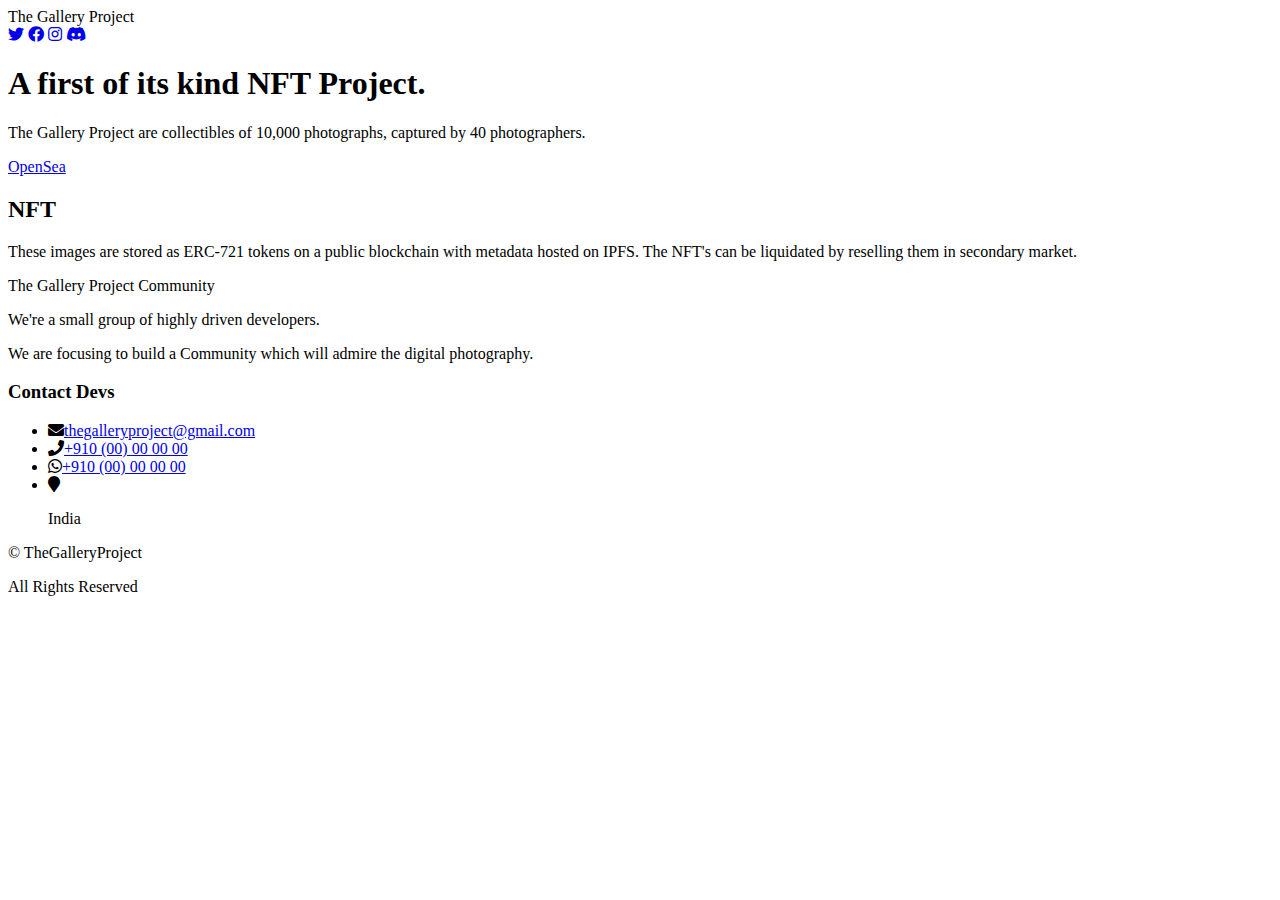
==== index.html @ 6779fb82 "typo fix" ====
<!DOCTYPE html>
<html lang="en">
<head>

    <!-- Basic Page Needs
    ================================================== -->
    <meta http-equiv="Content-Type" content="text/html; charset=utf-8">
    <meta http-equiv="X-UA-Compatible" content="IE=edge">

    <title>The Gallery Project</title>

    <meta name="description" content="">
    <meta name="author" content="">
    <meta name="keywords" content="">

    <!-- Mobile Specific Metas
    ================================================== -->
    <meta name="viewport" content="width=device-width, minimum-scale=1.0, maximum-scale=1.0">
    <meta name="apple-mobile-web-app-capable" content="yes">

    <!-- Fonts -->
    <link href="https://fonts.googleapis.com/css?family=Montserrat:300,300i,400,600,700" rel="stylesheet">
    <link rel="stylesheet" href="https://use.fontawesome.com/releases/v5.8.1/css/all.css">

    <!-- Favicon
    ================================================== -->
    <link rel="apple-touch-icon" sizes="180x180" href="assets/img/apple-touch-icon.png">
    <link rel="icon" type="image/png" sizes="16x16" href="assets/img/favicon.png">

    <!-- Stylesheets
    ================================================== -->
    <!-- Bootstrap core CSS -->
    <link href="assets/css/bootstrap.min.css" rel="stylesheet">

    <!-- Custom styles for this template -->
    <link href="assets/css/style.css" rel="stylesheet">
    <link href="assets/css/responsive.css" rel="stylesheet">

    <!-- HTML5 shim and Respond.js IE8 support of HTML5 elements and media queries -->
    <!--[if lt IE 9]>
    <script src="https://oss.maxcdn.com/libs/html5shiv/3.7.0/html5shiv.js"></script>
    <script src="https://oss.maxcdn.com/libs/respond.js/1.4.2/respond.min.js"></script>
    <![endif]-->

</head>
<body>

    <header id="masthead" class="site-header">
        <nav id="primary-navigation" class="site-navigation">
            <div class="container">

                <div class="navbar-header">
                   
                    <a class="site-title"><span>The </span>Gallery Project</a>

                </div><!-- /.navbar-header -->

                <div class="nav navbar-nav navbar-right">
                    <div class="social-links">
                        <a class="twitter-bg" href="#"><i class="fab fa-twitter"></i></a>
                        <a class="facebook-bg" href="#"><i class="fab fa-facebook"></i></a>
                        <a class="instagram" href="#"><i class="fab fa-instagram"></i></a>
                        <a class="discord-bg" href="#"><i class="fab fa-discord"></i></a>
                    </div><!-- /.social-links -->
                </div>

                <!-- <div class="collapse navbar-collapse" id="agency-navbar-collapse">

                    <ul class="nav navbar-nav navbar-right">

                        <li class="active"><a href="index.html" data-toggle="dropdown">Home</a></li>
                        <li class="dropdown"><a href="#" class="dropdown-toggle" data-toggle="dropdown">Pages<i class="fa fa-caret-down hidden-xs" aria-hidden="true"></i></a>

                            <ul class="dropdown-menu" role="menu" aria-labelledby="menu1">
                              <li><a href="portfolio.html">Portfolio</a></li>
                              <li><a href="blog.html">Blog</a></li>
                            </ul>

                        </li>
                        <li><a href="portfolio.html">Portfolio</a></li>
                        <li><a href="blog.html">Blog</a></li>
                        <li><a href="contact.html">Contact</a></li>
                        <li><a href="ui-elements.html">UI Elements</a></li>

                    </ul>

                </div> -->

            </div>   
        </nav><!-- /.site-navigation -->
    </header><!-- /#mastheaed -->

    <div id="hero" class="hero overlay">
        <div class="hero-content">
            <div class="hero-text">
                <h1>A first of its kind NFT Project.</h1>
                <p>The Gallery Project are collectibles of 10,000 photographs, captured by 40 photographers.</p>
                <a href="#" class="btn btn-border">OpenSea</a>
            </div><!-- /.hero-text -->
        </div><!-- /.hero-content -->
    </div><!-- /.hero -->

    <main id="main" class="site-main">

        <section class="site-section section-features">
            <div class="container">
                <div class="row">
                    <div class="col-sm-5">
                        <h2>NFT</h2>
                        <p>These images are stored as ERC-721 tokens on a public blockchain with metadata hosted on IPFS. The NFT's can be liquidated by reselling them in secondary market.</p>
                    </div>
                    <div class="col-sm-7 hidden-xs">
                        <!-- <img src="assets/img/ipad-pro.png" alt=""> -->
                    </div>
                </div>
            </div>
        </section><!-- /.section-features -->

    </main><!-- /#main -->

    <footer id="colophon" class="site-footer">
        <div class="container">
            <div class="row">
                <div class="col-md-3 col-sm-4 col-xs-6">
                    <a class="site-title">The Gallery Project <span>Community</span></a>
                    <p>We're a small group of highly driven developers.</p>
                    <p>We are focusing to build a Community which will admire the digital photography.</p>
                </div>
                <div class="col-lg-offset-4 col-md-3 col-sm-4 col-md-offset-2 col-sm-offset-0 col-xs-6 ">
                    <h3>Contact Devs</h3>
                    <ul class="list-unstyled contact-links">
                        <li><i class="fa fa-envelope" aria-hidden="true"></i><a href="mail:thegalleryproject@gmail.com">thegalleryproject@gmail.com</a></li>
                        <li><i class="fa fa-phone" aria-hidden="true"></i><a href="tel:+91000000000">+910 (00) 00 00 00 </a></li>
                        <li><i class="fab fa-whatsapp" aria-hidden="true"></i><a href="tel:+91000000000">+910 (00) 00 00 00</a></li>
                        <li><i class="fa fa-map-marker" aria-hidden="true"></i><p>India</p></li>
                    </ul>
                </div>
            </div>
        </div>
        <div class="copyright">
            <div class="container">
                <div class="row">
                    
                    <div class="col-xs-4">
                        <div class="text-right">
                            <p>&copy; TheGalleryProject</p>
                            <p>All Rights Reserved</p>
                        </div>
                    </div>
                </div>
            </div>
        </div><!-- /.copyright -->
    </footer><!-- /#footer -->


    <!-- Bootstrap core JavaScript
    ================================================== -->
    <!-- Placed at the end of the document so the pages load faster -->
    <script src="https://ajax.googleapis.com/ajax/libs/jquery/3.1.1/jquery.min.js"></script>
    <script src="assets/js/bootstrap.min.js"></script>
    <script src="assets/js/bootstrap-select.min.js"></script>
    <script src="assets/js/jquery.slicknav.min.js"></script>
    <script src="assets/js/jquery.countTo.min.js"></script>
    <script src="assets/js/jquery.shuffle.min.js"></script>
    <script src="assets/js/script.js"></script>
  
</body>
</html>
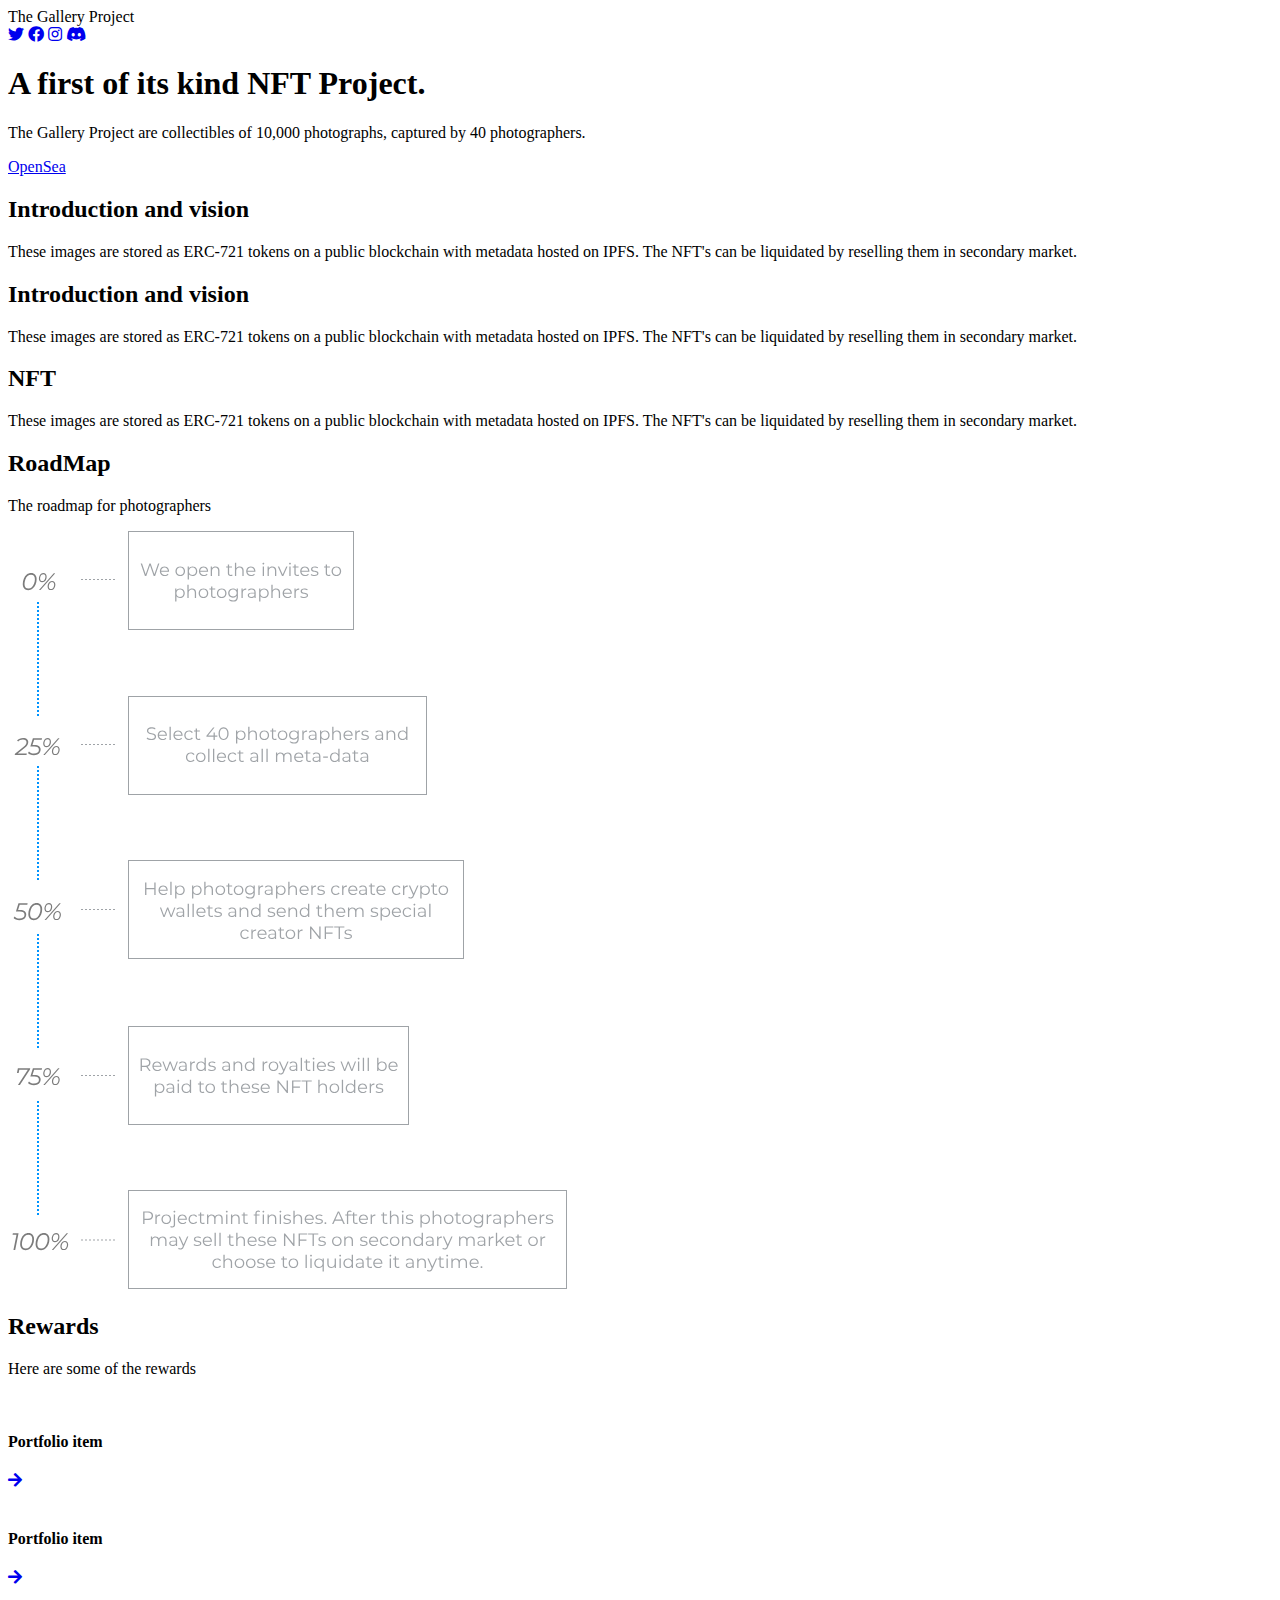
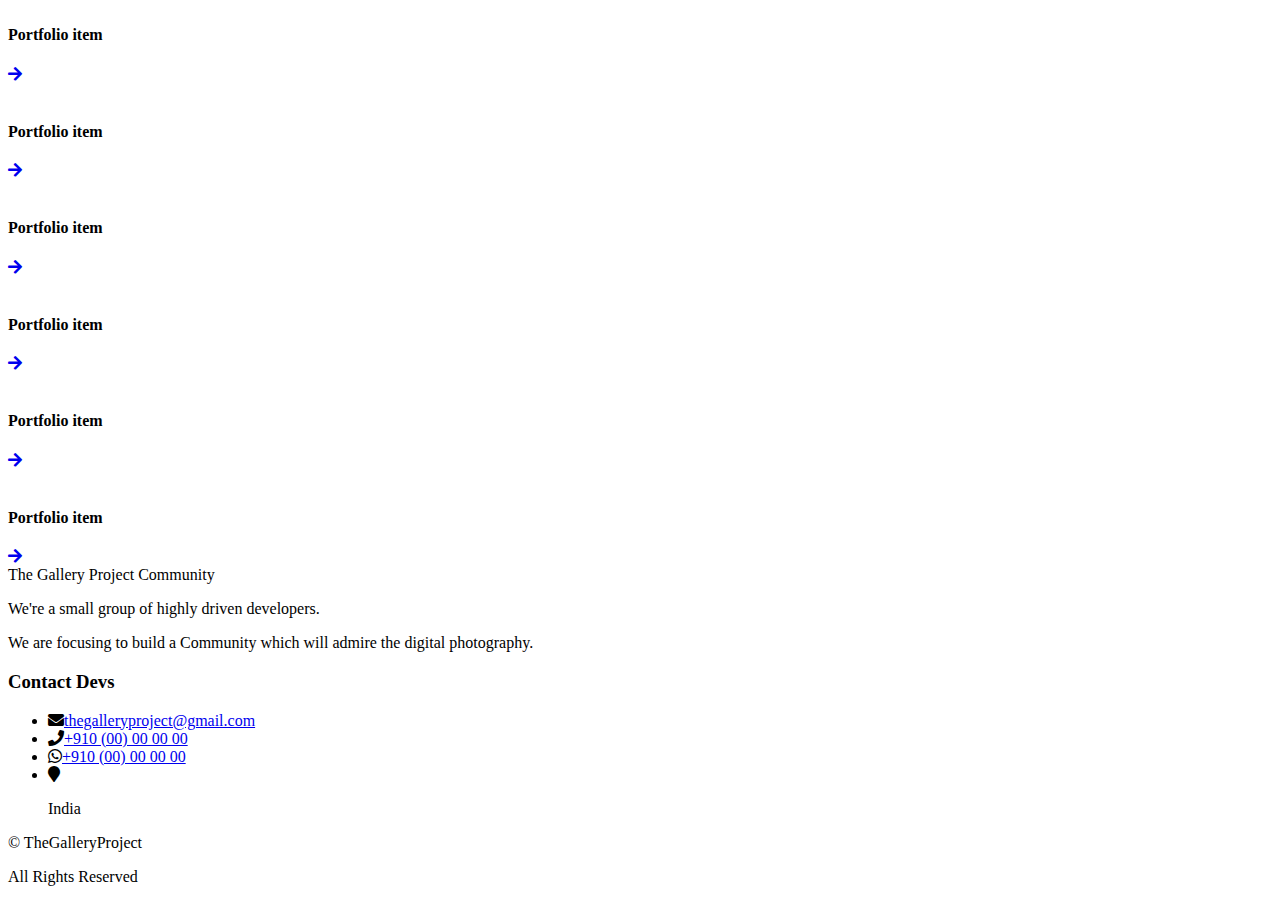
==== commit db56a64b: "added road map and reward list" ====
--- a/index.html
+++ b/index.html
@@ -1,5 +1,6 @@
 <!DOCTYPE html>
 <html lang="en">
+
 <head>
 
     <!-- Basic Page Needs
@@ -43,6 +44,7 @@
     <![endif]-->
 
 </head>
+
 <body>
 
     <header id="masthead" class="site-header">
@@ -50,7 +52,7 @@
             <div class="container">
 
                 <div class="navbar-header">
-                   
+
                     <a class="site-title"><span>The </span>Gallery Project</a>
 
                 </div><!-- /.navbar-header -->
@@ -86,7 +88,7 @@
 
                 </div> -->
 
-            </div>   
+            </div>
         </nav><!-- /.site-navigation -->
     </header><!-- /#mastheaed -->
 
@@ -105,17 +107,124 @@
         <section class="site-section section-features">
             <div class="container">
                 <div class="row">
+                    <div class="col-sm-7 hidden-xs">
+                        <!-- <img src="assets/img/ipad-pro.png" alt=""> -->
+                    </div>
+                    <div class="col-sm-5">
+                        <h2>Introduction and vision</h2>
+                        <p>These images are stored as ERC-721 tokens on a public blockchain with metadata hosted on
+                            IPFS. The NFT's can be liquidated by reselling them in secondary market.</p>
+                    </div>
+                </div>
+            </div>
+        </section><!-- /.section-features -->
+
+        <section class="site-section section-features">
+            <div class="container">
+                <div class="row">
+                    <div class="col-sm-5">
+                        <h2>Introduction and vision</h2>
+                        <p>These images are stored as ERC-721 tokens on a public blockchain with metadata hosted on
+                            IPFS. The NFT's can be liquidated by reselling them in secondary market.</p>
+                    </div>
+                    <div class="col-sm-7 hidden-xs">
+                        <!-- <img src="assets/img/ipad-pro.png" alt=""> -->
+                    </div>
+                </div>
+            </div>
+        </section><!-- /.section-features -->
+
+        <section class="site-section section-features">
+            <div class="container">
+                <div class="row">
+                    <div class="col-sm-7 hidden-xs">
+                        <!-- <img src="assets/img/ipad-pro.png" alt=""> -->
+                    </div>
                     <div class="col-sm-5">
                         <h2>NFT</h2>
-                        <p>These images are stored as ERC-721 tokens on a public blockchain with metadata hosted on IPFS. The NFT's can be liquidated by reselling them in secondary market.</p>
-                    </div>
-                    <div class="col-sm-7 hidden-xs">
-                        <!-- <img src="assets/img/ipad-pro.png" alt=""> -->
+                        <p>These images are stored as ERC-721 tokens on a public blockchain with metadata hosted on
+                            IPFS. The NFT's can be liquidated by reselling them in secondary market.</p>
                     </div>
                 </div>
             </div>
         </section><!-- /.section-features -->
 
+
+        <section class="site-section section-services gray-bg text-center">
+            <div class="container">
+                <h2 class="heading-separator">RoadMap</h2>
+                <p class="subheading-text">The roadmap for photographers</p>
+                <img style="max-width: 100%;" src="road-map.svg" alt="Project road map">
+            </div>
+            </div>
+        </section><!-- /.section-services -->
+
+        <section class="site-section section-portfolio">
+            <div class="container">
+                <div class="text-center">
+                    <h2 class="heading-separator">Rewards</h2>
+                    <p class="subheading-text">Here are some of the rewards</p>
+                </div>
+                <div class="row">
+                    <div class="col-lg-3 col-md-4 col-xs-6">
+                        <div class="portfolio-item">
+                            <img src="assets/img/portfolio-1.jpg" class="img-res" alt="">
+                            <h4 class="portfolio-item-title">Portfolio item</h4>
+                            <a href="portfolio-item.html"><i class="fa fa-arrow-right" aria-hidden="true"></i></a>
+                        </div><!-- /.portfolio-item -->
+                    </div>
+                    <div class="col-lg-3 col-md-4 col-xs-6">
+                        <div class="portfolio-item">
+                            <img src="assets/img/portfolio-1.jpg" class="img-res" alt="">
+                            <h4 class="portfolio-item-title">Portfolio item</h4>
+                            <a href="portfolio-item.html"><i class="fa fa-arrow-right" aria-hidden="true"></i></a>
+                        </div><!-- /.portfolio-item -->
+                    </div>
+                    <div class="col-lg-3 col-md-4 col-xs-6">
+                        <div class="portfolio-item">
+                            <img src="assets/img/portfolio-1.jpg" class="img-res" alt="">
+                            <h4 class="portfolio-item-title">Portfolio item</h4>
+                            <a href="portfolio-item.html"><i class="fa fa-arrow-right" aria-hidden="true"></i></a>
+                        </div><!-- /.portfolio-item -->
+                    </div>
+                    <div class="col-lg-3 col-md-4 col-xs-6">
+                        <div class="portfolio-item">
+                            <img src="assets/img/portfolio-1.jpg" class="img-res" alt="">
+                            <h4 class="portfolio-item-title">Portfolio item</h4>
+                            <a href="portfolio-item.html"><i class="fa fa-arrow-right" aria-hidden="true"></i></a>
+                        </div><!-- /.portfolio-item -->
+                    </div>
+                    <div class="col-lg-3 col-md-4 col-xs-6">
+                        <div class="portfolio-item">
+                            <img src="assets/img/portfolio-1.jpg" class="img-res" alt="">
+                            <h4 class="portfolio-item-title">Portfolio item</h4>
+                            <a href="portfolio-item.html"><i class="fa fa-arrow-right" aria-hidden="true"></i></a>
+                        </div><!-- /.portfolio-item -->
+                    </div>
+                    <div class="col-lg-3 col-md-4 col-xs-6">
+                        <div class="portfolio-item">
+                            <img src="assets/img/portfolio-1.jpg" class="img-res" alt="">
+                            <h4 class="portfolio-item-title">Portfolio item</h4>
+                            <a href="portfolio-item.html"><i class="fa fa-arrow-right" aria-hidden="true"></i></a>
+                        </div><!-- /.portfolio-item -->
+                    </div>
+                    <div class="col-lg-3 col-md-4 col-xs-6">
+                        <div class="portfolio-item">
+                            <img src="assets/img/portfolio-1.jpg" class="img-res" alt="">
+                            <h4 class="portfolio-item-title">Portfolio item</h4>
+                            <a href="portfolio-item.html"><i class="fa fa-arrow-right" aria-hidden="true"></i></a>
+                        </div><!-- /.portfolio-item -->
+                    </div>
+                    <div class="col-lg-3 col-md-4 col-xs-6">
+                        <div class="portfolio-item">
+                            <img src="assets/img/portfolio-1.jpg" class="img-res" alt="">
+                            <h4 class="portfolio-item-title">Portfolio item</h4>
+                            <a href="portfolio-item.html"><i class="fa fa-arrow-right" aria-hidden="true"></i></a>
+                        </div><!-- /.portfolio-item -->
+                    </div>
+                </div>
+            </div>
+        </section><!-- /.section-portfolio -->
     </main><!-- /#main -->
 
     <footer id="colophon" class="site-footer">
@@ -129,10 +238,15 @@
                 <div class="col-lg-offset-4 col-md-3 col-sm-4 col-md-offset-2 col-sm-offset-0 col-xs-6 ">
                     <h3>Contact Devs</h3>
                     <ul class="list-unstyled contact-links">
-                        <li><i class="fa fa-envelope" aria-hidden="true"></i><a href="mail:thegalleryproject@gmail.com">thegalleryproject@gmail.com</a></li>
-                        <li><i class="fa fa-phone" aria-hidden="true"></i><a href="tel:+91000000000">+910 (00) 00 00 00 </a></li>
-                        <li><i class="fab fa-whatsapp" aria-hidden="true"></i><a href="tel:+91000000000">+910 (00) 00 00 00</a></li>
-                        <li><i class="fa fa-map-marker" aria-hidden="true"></i><p>India</p></li>
+                        <li><i class="fa fa-envelope" aria-hidden="true"></i><a
+                                href="mail:thegalleryproject@gmail.com">thegalleryproject@gmail.com</a></li>
+                        <li><i class="fa fa-phone" aria-hidden="true"></i><a href="tel:+91000000000">+910 (00) 00 00 00
+                            </a></li>
+                        <li><i class="fab fa-whatsapp" aria-hidden="true"></i><a href="tel:+91000000000">+910 (00) 00 00
+                                00</a></li>
+                        <li><i class="fa fa-map-marker" aria-hidden="true"></i>
+                            <p>India</p>
+                        </li>
                     </ul>
                 </div>
             </div>
@@ -140,7 +254,7 @@
         <div class="copyright">
             <div class="container">
                 <div class="row">
-                    
+
                     <div class="col-xs-4">
                         <div class="text-right">
                             <p>&copy; TheGalleryProject</p>
@@ -163,6 +277,7 @@
     <script src="assets/js/jquery.countTo.min.js"></script>
     <script src="assets/js/jquery.shuffle.min.js"></script>
     <script src="assets/js/script.js"></script>
-  
+
 </body>
+
 </html>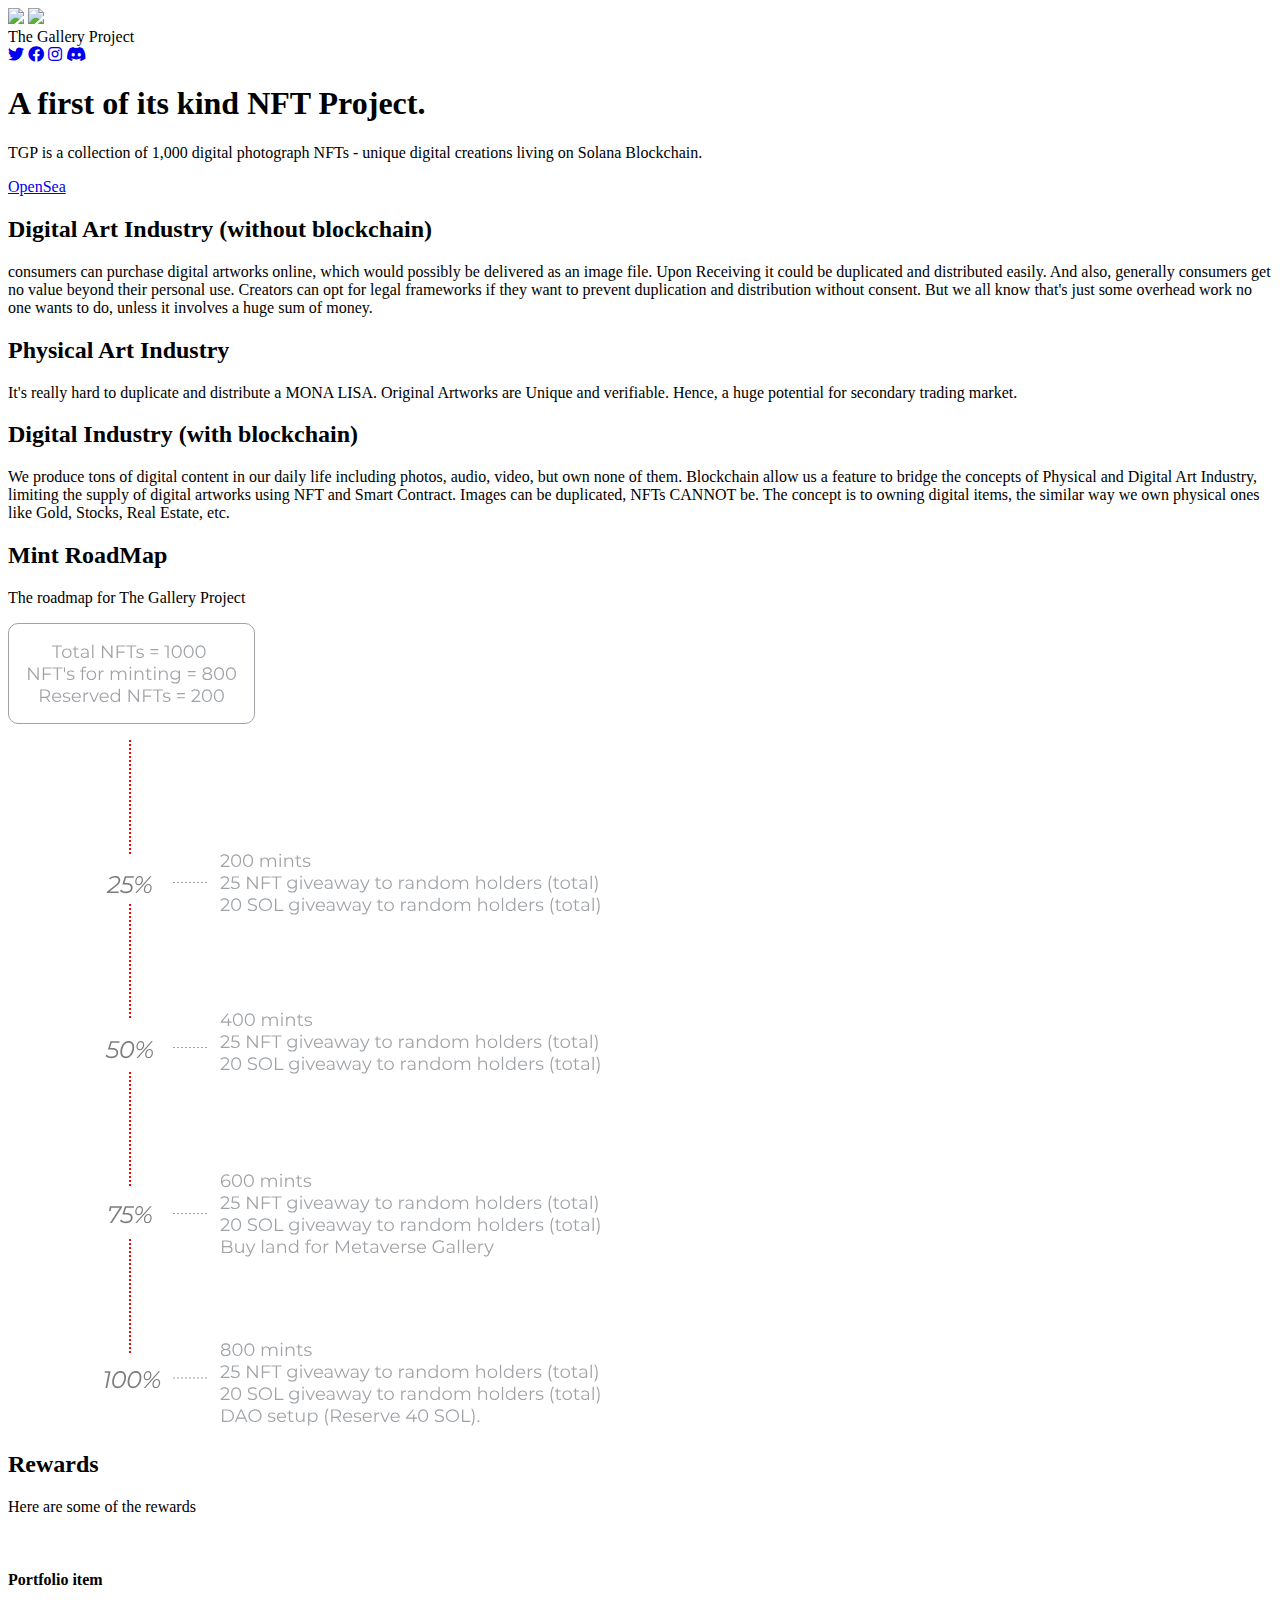
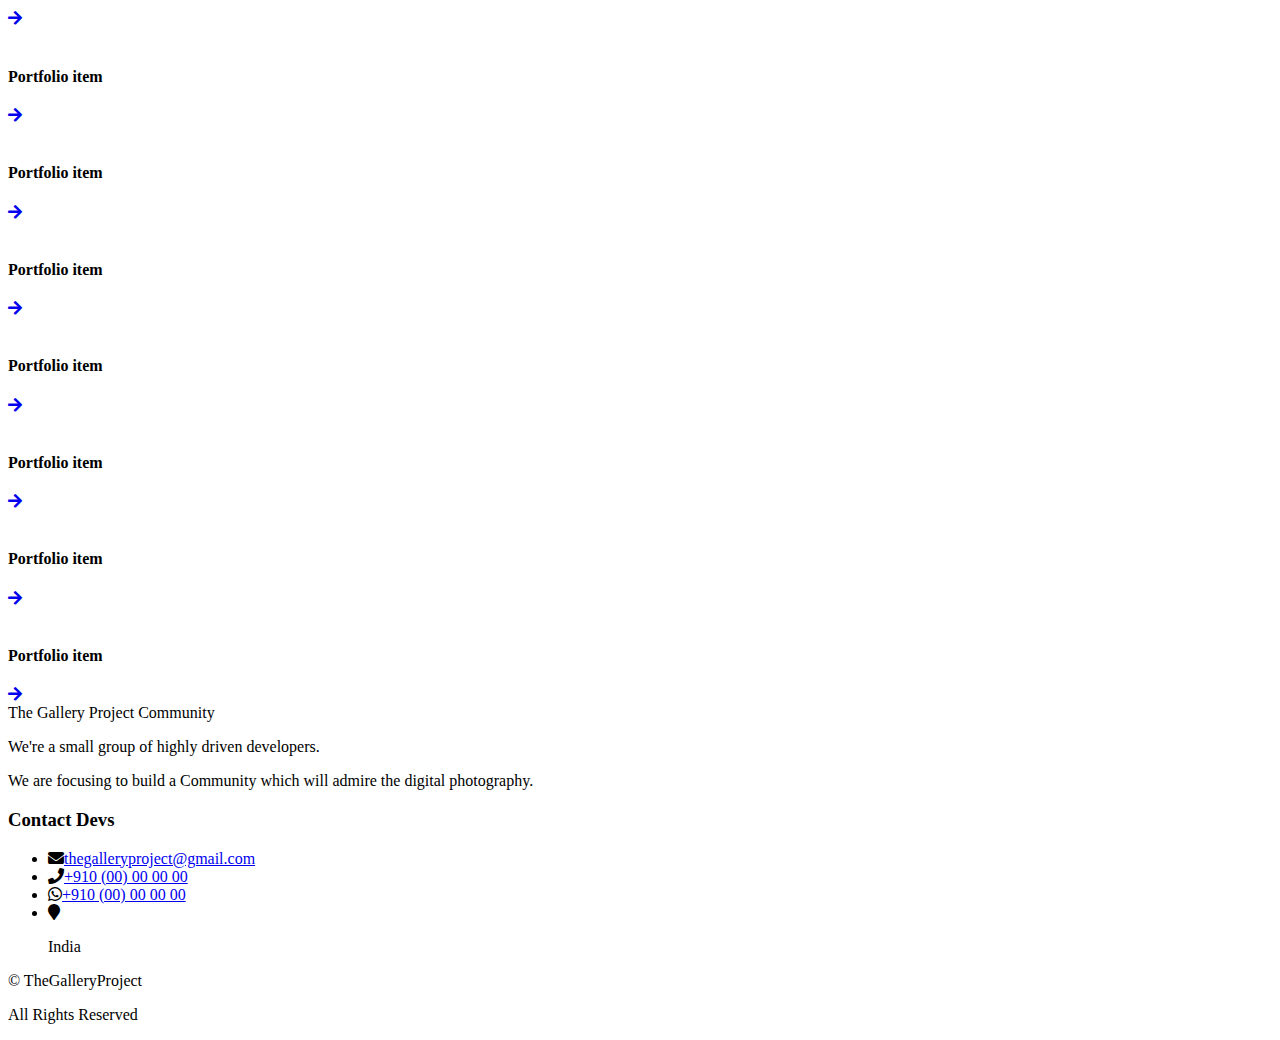
==== commit ca2d2052: "new road map" ====
--- a/index.html
+++ b/index.html
@@ -46,226 +46,212 @@
 </head>
 
 <body>
-
-    <header id="masthead" class="site-header">
-        <nav id="primary-navigation" class="site-navigation">
-            <div class="container">
-
-                <div class="navbar-header">
-
-                    <a class="site-title"><span>The </span>Gallery Project</a>
-
-                </div><!-- /.navbar-header -->
-
-                <div class="nav navbar-nav navbar-right">
-                    <div class="social-links">
-                        <a class="twitter-bg" href="#"><i class="fab fa-twitter"></i></a>
-                        <a class="facebook-bg" href="#"><i class="fab fa-facebook"></i></a>
-                        <a class="instagram" href="#"><i class="fab fa-instagram"></i></a>
-                        <a class="discord-bg" href="#"><i class="fab fa-discord"></i></a>
-                    </div><!-- /.social-links -->
-                </div>
-
-                <!-- <div class="collapse navbar-collapse" id="agency-navbar-collapse">
-
-                    <ul class="nav navbar-nav navbar-right">
-
-                        <li class="active"><a href="index.html" data-toggle="dropdown">Home</a></li>
-                        <li class="dropdown"><a href="#" class="dropdown-toggle" data-toggle="dropdown">Pages<i class="fa fa-caret-down hidden-xs" aria-hidden="true"></i></a>
-
-                            <ul class="dropdown-menu" role="menu" aria-labelledby="menu1">
-                              <li><a href="portfolio.html">Portfolio</a></li>
-                              <li><a href="blog.html">Blog</a></li>
-                            </ul>
-
-                        </li>
-                        <li><a href="portfolio.html">Portfolio</a></li>
-                        <li><a href="blog.html">Blog</a></li>
-                        <li><a href="contact.html">Contact</a></li>
-                        <li><a href="ui-elements.html">UI Elements</a></li>
-
-                    </ul>
-
-                </div> -->
-
+    <div class="wrapper">
+        <header>
+            <img src="assets/img/hero.jpg" class="background">
+            <img src="assets/img/cliff1.png" class="foreground">
+            <!-- <div class="foreground">   
+                <div class="transition"></div>
+            </div> -->
+            <div class="landing-info">
+                <div class="container">
+                    <div class="navbar-header">
+                        <a class="site-title"><span>The </span>Gallery Project</a>
+                    </div>
+
+                    <div class="nav navbar-nav navbar-right">
+                        <div class="social-links">
+                            <a class="twitter-bg" href="#"><i class="fab fa-twitter"></i></a>
+                            <a class="facebook-bg" href="#"><i class="fab fa-facebook"></i></a>
+                            <a class="instagram" href="#"><i class="fab fa-instagram"></i></a>
+                            <a class="discord-bg" href="#"><i class="fab fa-discord"></i></a>
+                        </div>
+                    </div>
+                </div>
+                <div id="hero" class="hero">
+                    <div class="hero-content">
+                        <div class="hero-text">
+                            <h1>A first of its kind NFT Project.</h1>
+                            <p>TGP is a collection of 1,000 digital photograph NFTs - unique digital creations living on Solana Blockchain.
+                            </p>
+                            <a href="#" class="btn btn-border">OpenSea</a>
+                        </div>
+                    </div>
+                </div>
             </div>
-        </nav><!-- /.site-navigation -->
-    </header><!-- /#mastheaed -->
-
-    <div id="hero" class="hero overlay">
-        <div class="hero-content">
-            <div class="hero-text">
-                <h1>A first of its kind NFT Project.</h1>
-                <p>The Gallery Project are collectibles of 10,000 photographs, captured by 40 photographers.</p>
-                <a href="#" class="btn btn-border">OpenSea</a>
-            </div><!-- /.hero-text -->
-        </div><!-- /.hero-content -->
-    </div><!-- /.hero -->
-
-    <main id="main" class="site-main">
-
-        <section class="site-section section-features">
+        </header>
+        <div class="transition"></div>
+        <main id="main" class="site-main">
+
+            <section class="site-section section-features">
+                <div class="container">
+                    <div class="row">
+                        <div class="col-sm-7 hidden-xs">
+                            <!-- <img src="assets/img/placeholder.png" alt="intro"> -->
+                        </div>
+                        <div class="col-sm-5">
+                            <h2>Digital Art Industry (without blockchain)</h2>
+                            <p>consumers can purchase digital artworks online, which would possibly be delivered as an image file.
+                                Upon Receiving it could be duplicated and distributed easily.
+                                And also, generally consumers get no value beyond their personal use.
+                                Creators can opt for legal frameworks if they want to prevent duplication and distribution without consent.
+                                But we all know that's just some overhead work no one wants to do, unless it involves a huge sum of money.</p>
+                        </div>
+                    </div>
+                </div>
+            </section><!-- /.section-features -->
+
+            <section class="site-section section-features">
+                <div class="container">
+                    <div class="row">
+                        <div class="col-sm-5">
+                            <h2>Physical Art Industry</h2>
+                            <p>It's really hard to duplicate and distribute a MONA LISA.
+                                Original Artworks are Unique and verifiable.
+                                Hence, a huge potential for secondary trading market.</p>
+                        </div>
+                        <div class="col-sm-7 hidden-xs">
+                            <!-- <img src="assets/img/placeholder.png" alt=""> -->
+                        </div>
+                    </div>
+                </div>
+            </section><!-- /.section-features -->
+
+            <section class="site-section section-features">
+                <div class="container">
+                    <div class="row">
+                        <div class="col-sm-7 hidden-xs">
+                            <!-- <img src="assets/img/ipad-pro.png" alt=""> -->
+                        </div>
+                        <div class="col-sm-5">
+                            <h2>Digital Industry (with blockchain)</h2>
+                            <p>We produce tons of digital content in our daily life including photos, audio, video, but own none of them.
+                                Blockchain allow us a feature to bridge the concepts of Physical and Digital Art Industry, limiting the supply of digital artworks using NFT and Smart Contract.
+                                Images can be duplicated, NFTs CANNOT be.
+                                The concept is to owning digital items, the similar way we own physical ones like Gold, Stocks, Real Estate, etc. 
+                            </p>
+                        </div>
+                    </div>
+                </div>
+            </section><!-- /.section-features -->
+
+
+            <section class="site-section section-services gray-bg text-center">
+                <div class="container">
+                    <h2 class="heading-separator">Mint RoadMap</h2>
+                    <p class="subheading-text">The roadmap for The Gallery Project</p>
+                    <img style="max-width: 100%;" src="road-map.svg" alt="Project road map">
+                </div>
+            </section><!-- /.section-services -->
+
+            <section class="site-section section-portfolio">
+                <div class="container">
+                    <div class="text-center">
+                        <h2 class="heading-separator">Rewards</h2>
+                        <p class="subheading-text">Here are some of the rewards</p>
+                    </div>
+                    <div class="row">
+                        <div class="col-lg-3 col-md-4 col-xs-6">
+                            <div class="portfolio-item">
+                                <img src="assets/img/portfolio-1.jpg" class="img-res" alt="">
+                                <h4 class="portfolio-item-title">Portfolio item</h4>
+                                <a href="portfolio-item.html"><i class="fa fa-arrow-right" aria-hidden="true"></i></a>
+                            </div><!-- /.portfolio-item -->
+                        </div>
+                        <div class="col-lg-3 col-md-4 col-xs-6">
+                            <div class="portfolio-item">
+                                <img src="assets/img/portfolio-1.jpg" class="img-res" alt="">
+                                <h4 class="portfolio-item-title">Portfolio item</h4>
+                                <a href="portfolio-item.html"><i class="fa fa-arrow-right" aria-hidden="true"></i></a>
+                            </div><!-- /.portfolio-item -->
+                        </div>
+                        <div class="col-lg-3 col-md-4 col-xs-6">
+                            <div class="portfolio-item">
+                                <img src="assets/img/portfolio-1.jpg" class="img-res" alt="">
+                                <h4 class="portfolio-item-title">Portfolio item</h4>
+                                <a href="portfolio-item.html"><i class="fa fa-arrow-right" aria-hidden="true"></i></a>
+                            </div><!-- /.portfolio-item -->
+                        </div>
+                        <div class="col-lg-3 col-md-4 col-xs-6">
+                            <div class="portfolio-item">
+                                <img src="assets/img/portfolio-1.jpg" class="img-res" alt="">
+                                <h4 class="portfolio-item-title">Portfolio item</h4>
+                                <a href="portfolio-item.html"><i class="fa fa-arrow-right" aria-hidden="true"></i></a>
+                            </div><!-- /.portfolio-item -->
+                        </div>
+                        <div class="col-lg-3 col-md-4 col-xs-6">
+                            <div class="portfolio-item">
+                                <img src="assets/img/portfolio-1.jpg" class="img-res" alt="">
+                                <h4 class="portfolio-item-title">Portfolio item</h4>
+                                <a href="portfolio-item.html"><i class="fa fa-arrow-right" aria-hidden="true"></i></a>
+                            </div><!-- /.portfolio-item -->
+                        </div>
+                        <div class="col-lg-3 col-md-4 col-xs-6">
+                            <div class="portfolio-item">
+                                <img src="assets/img/portfolio-1.jpg" class="img-res" alt="">
+                                <h4 class="portfolio-item-title">Portfolio item</h4>
+                                <a href="portfolio-item.html"><i class="fa fa-arrow-right" aria-hidden="true"></i></a>
+                            </div><!-- /.portfolio-item -->
+                        </div>
+                        <div class="col-lg-3 col-md-4 col-xs-6">
+                            <div class="portfolio-item">
+                                <img src="assets/img/portfolio-1.jpg" class="img-res" alt="">
+                                <h4 class="portfolio-item-title">Portfolio item</h4>
+                                <a href="portfolio-item.html"><i class="fa fa-arrow-right" aria-hidden="true"></i></a>
+                            </div><!-- /.portfolio-item -->
+                        </div>
+                        <div class="col-lg-3 col-md-4 col-xs-6">
+                            <div class="portfolio-item">
+                                <img src="assets/img/portfolio-1.jpg" class="img-res" alt="">
+                                <h4 class="portfolio-item-title">Portfolio item</h4>
+                                <a href="portfolio-item.html"><i class="fa fa-arrow-right" aria-hidden="true"></i></a>
+                            </div><!-- /.portfolio-item -->
+                        </div>
+                    </div>
+                </div>
+            </section><!-- /.section-portfolio -->
+        </main><!-- /#main -->
+        <footer id="colophon" class="site-footer">
             <div class="container">
                 <div class="row">
-                    <div class="col-sm-7 hidden-xs">
-                        <!-- <img src="assets/img/ipad-pro.png" alt=""> -->
-                    </div>
-                    <div class="col-sm-5">
-                        <h2>Introduction and vision</h2>
-                        <p>These images are stored as ERC-721 tokens on a public blockchain with metadata hosted on
-                            IPFS. The NFT's can be liquidated by reselling them in secondary market.</p>
+                    <div class="col-md-3 col-sm-4 col-xs-6">
+                        <a class="site-title">The Gallery Project <span>Community</span></a>
+                        <p>We're a small group of highly driven developers.</p>
+                        <p>We are focusing to build a Community which will admire the digital photography.</p>
+                    </div>
+                    <div class="col-lg-offset-4 col-md-3 col-sm-4 col-md-offset-2 col-sm-offset-0 col-xs-6 ">
+                        <h3>Contact Devs</h3>
+                        <ul class="list-unstyled contact-links">
+                            <li><i class="fa fa-envelope" aria-hidden="true"></i><a
+                                    href="mail:thegalleryproject@gmail.com">thegalleryproject@gmail.com</a></li>
+                            <li><i class="fa fa-phone" aria-hidden="true"></i><a href="tel:+91000000000">+910 (00) 00 00
+                                    00
+                                </a></li>
+                            <li><i class="fab fa-whatsapp" aria-hidden="true"></i><a href="tel:+91000000000">+910 (00)
+                                    00 00
+                                    00</a></li>
+                            <li><i class="fa fa-map-marker" aria-hidden="true"></i>
+                                <p>India</p>
+                            </li>
+                        </ul>
                     </div>
                 </div>
             </div>
-        </section><!-- /.section-features -->
-
-        <section class="site-section section-features">
-            <div class="container">
-                <div class="row">
-                    <div class="col-sm-5">
-                        <h2>Introduction and vision</h2>
-                        <p>These images are stored as ERC-721 tokens on a public blockchain with metadata hosted on
-                            IPFS. The NFT's can be liquidated by reselling them in secondary market.</p>
-                    </div>
-                    <div class="col-sm-7 hidden-xs">
-                        <!-- <img src="assets/img/ipad-pro.png" alt=""> -->
-                    </div>
-                </div>
-            </div>
-        </section><!-- /.section-features -->
-
-        <section class="site-section section-features">
-            <div class="container">
-                <div class="row">
-                    <div class="col-sm-7 hidden-xs">
-                        <!-- <img src="assets/img/ipad-pro.png" alt=""> -->
-                    </div>
-                    <div class="col-sm-5">
-                        <h2>NFT</h2>
-                        <p>These images are stored as ERC-721 tokens on a public blockchain with metadata hosted on
-                            IPFS. The NFT's can be liquidated by reselling them in secondary market.</p>
-                    </div>
-                </div>
-            </div>
-        </section><!-- /.section-features -->
-
-
-        <section class="site-section section-services gray-bg text-center">
-            <div class="container">
-                <h2 class="heading-separator">RoadMap</h2>
-                <p class="subheading-text">The roadmap for photographers</p>
-                <img style="max-width: 100%;" src="road-map.svg" alt="Project road map">
-            </div>
-            </div>
-        </section><!-- /.section-services -->
-
-        <section class="site-section section-portfolio">
-            <div class="container">
-                <div class="text-center">
-                    <h2 class="heading-separator">Rewards</h2>
-                    <p class="subheading-text">Here are some of the rewards</p>
-                </div>
-                <div class="row">
-                    <div class="col-lg-3 col-md-4 col-xs-6">
-                        <div class="portfolio-item">
-                            <img src="assets/img/portfolio-1.jpg" class="img-res" alt="">
-                            <h4 class="portfolio-item-title">Portfolio item</h4>
-                            <a href="portfolio-item.html"><i class="fa fa-arrow-right" aria-hidden="true"></i></a>
-                        </div><!-- /.portfolio-item -->
-                    </div>
-                    <div class="col-lg-3 col-md-4 col-xs-6">
-                        <div class="portfolio-item">
-                            <img src="assets/img/portfolio-1.jpg" class="img-res" alt="">
-                            <h4 class="portfolio-item-title">Portfolio item</h4>
-                            <a href="portfolio-item.html"><i class="fa fa-arrow-right" aria-hidden="true"></i></a>
-                        </div><!-- /.portfolio-item -->
-                    </div>
-                    <div class="col-lg-3 col-md-4 col-xs-6">
-                        <div class="portfolio-item">
-                            <img src="assets/img/portfolio-1.jpg" class="img-res" alt="">
-                            <h4 class="portfolio-item-title">Portfolio item</h4>
-                            <a href="portfolio-item.html"><i class="fa fa-arrow-right" aria-hidden="true"></i></a>
-                        </div><!-- /.portfolio-item -->
-                    </div>
-                    <div class="col-lg-3 col-md-4 col-xs-6">
-                        <div class="portfolio-item">
-                            <img src="assets/img/portfolio-1.jpg" class="img-res" alt="">
-                            <h4 class="portfolio-item-title">Portfolio item</h4>
-                            <a href="portfolio-item.html"><i class="fa fa-arrow-right" aria-hidden="true"></i></a>
-                        </div><!-- /.portfolio-item -->
-                    </div>
-                    <div class="col-lg-3 col-md-4 col-xs-6">
-                        <div class="portfolio-item">
-                            <img src="assets/img/portfolio-1.jpg" class="img-res" alt="">
-                            <h4 class="portfolio-item-title">Portfolio item</h4>
-                            <a href="portfolio-item.html"><i class="fa fa-arrow-right" aria-hidden="true"></i></a>
-                        </div><!-- /.portfolio-item -->
-                    </div>
-                    <div class="col-lg-3 col-md-4 col-xs-6">
-                        <div class="portfolio-item">
-                            <img src="assets/img/portfolio-1.jpg" class="img-res" alt="">
-                            <h4 class="portfolio-item-title">Portfolio item</h4>
-                            <a href="portfolio-item.html"><i class="fa fa-arrow-right" aria-hidden="true"></i></a>
-                        </div><!-- /.portfolio-item -->
-                    </div>
-                    <div class="col-lg-3 col-md-4 col-xs-6">
-                        <div class="portfolio-item">
-                            <img src="assets/img/portfolio-1.jpg" class="img-res" alt="">
-                            <h4 class="portfolio-item-title">Portfolio item</h4>
-                            <a href="portfolio-item.html"><i class="fa fa-arrow-right" aria-hidden="true"></i></a>
-                        </div><!-- /.portfolio-item -->
-                    </div>
-                    <div class="col-lg-3 col-md-4 col-xs-6">
-                        <div class="portfolio-item">
-                            <img src="assets/img/portfolio-1.jpg" class="img-res" alt="">
-                            <h4 class="portfolio-item-title">Portfolio item</h4>
-                            <a href="portfolio-item.html"><i class="fa fa-arrow-right" aria-hidden="true"></i></a>
-                        </div><!-- /.portfolio-item -->
-                    </div>
-                </div>
-            </div>
-        </section><!-- /.section-portfolio -->
-    </main><!-- /#main -->
-
-    <footer id="colophon" class="site-footer">
-        <div class="container">
-            <div class="row">
-                <div class="col-md-3 col-sm-4 col-xs-6">
-                    <a class="site-title">The Gallery Project <span>Community</span></a>
-                    <p>We're a small group of highly driven developers.</p>
-                    <p>We are focusing to build a Community which will admire the digital photography.</p>
-                </div>
-                <div class="col-lg-offset-4 col-md-3 col-sm-4 col-md-offset-2 col-sm-offset-0 col-xs-6 ">
-                    <h3>Contact Devs</h3>
-                    <ul class="list-unstyled contact-links">
-                        <li><i class="fa fa-envelope" aria-hidden="true"></i><a
-                                href="mail:thegalleryproject@gmail.com">thegalleryproject@gmail.com</a></li>
-                        <li><i class="fa fa-phone" aria-hidden="true"></i><a href="tel:+91000000000">+910 (00) 00 00 00
-                            </a></li>
-                        <li><i class="fab fa-whatsapp" aria-hidden="true"></i><a href="tel:+91000000000">+910 (00) 00 00
-                                00</a></li>
-                        <li><i class="fa fa-map-marker" aria-hidden="true"></i>
-                            <p>India</p>
-                        </li>
-                    </ul>
-                </div>
-            </div>
-        </div>
-        <div class="copyright">
-            <div class="container">
-                <div class="row">
-
-                    <div class="col-xs-4">
-                        <div class="text-right">
-                            <p>&copy; TheGalleryProject</p>
-                            <p>All Rights Reserved</p>
-                        </div>
-                    </div>
-                </div>
-            </div>
-        </div><!-- /.copyright -->
-    </footer><!-- /#footer -->
-
+            <div class="copyright">
+                <div class="container">
+                    <div class="row">
+
+                        <div class="col-xs-4">
+                            <div class="text-right">
+                                <p>&copy; TheGalleryProject</p>
+                                <p>All Rights Reserved</p>
+                            </div>
+                        </div>
+                    </div>
+                </div>
+            </div><!-- /.copyright -->
+        </footer><!-- /#footer -->
+    </div>
 
     <!-- Bootstrap core JavaScript
     ================================================== -->
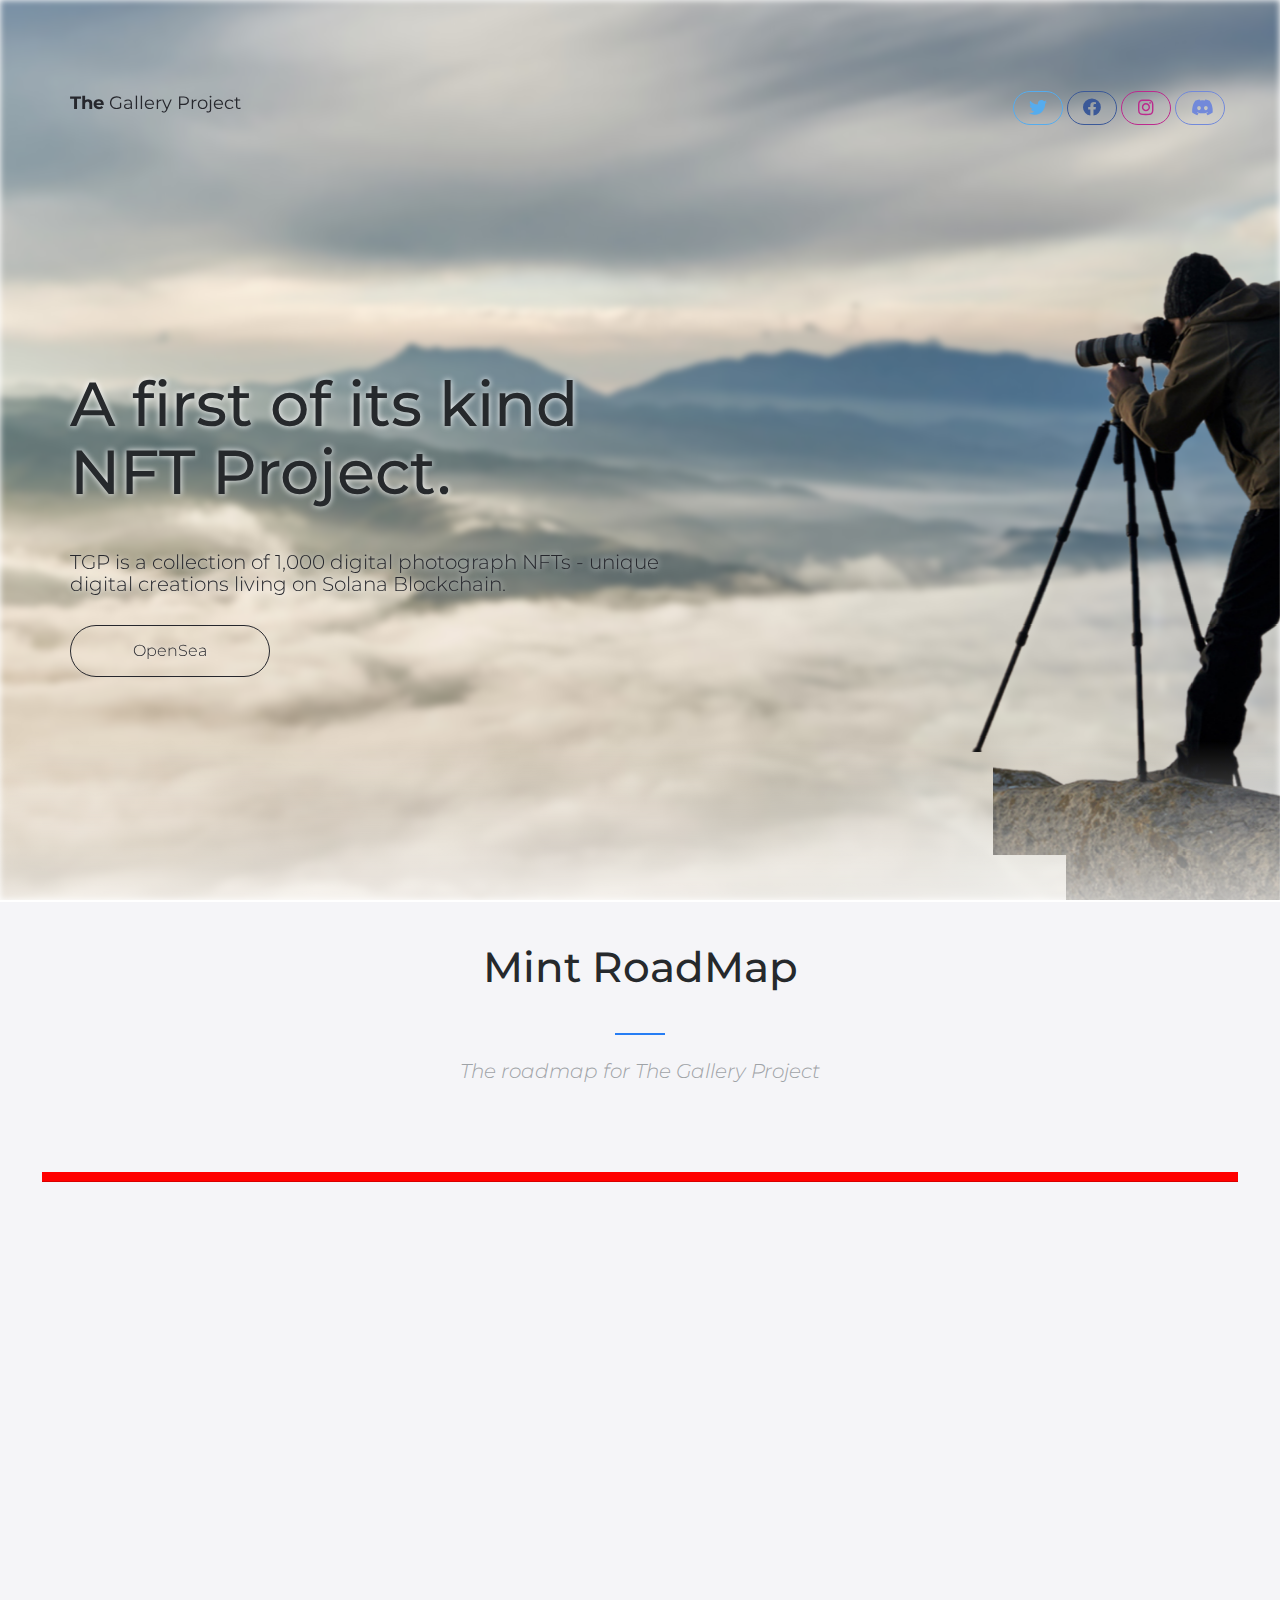
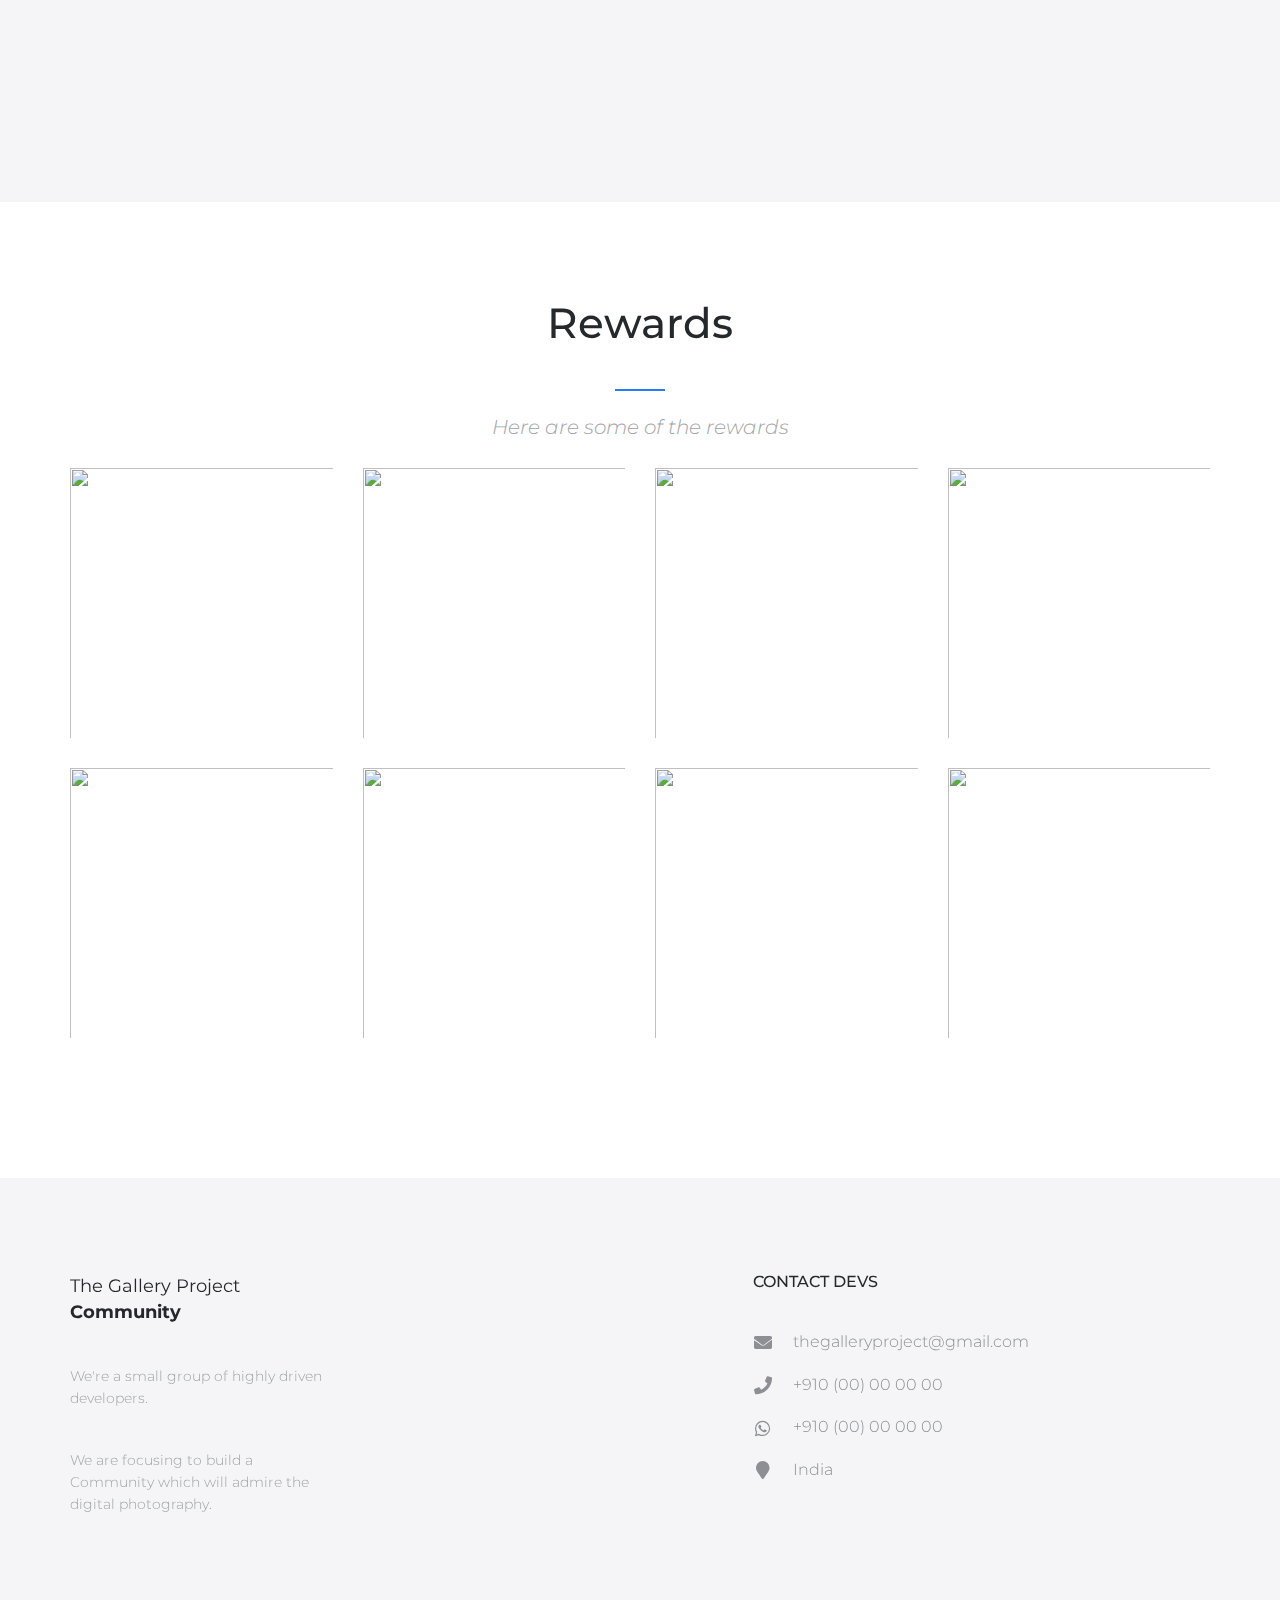
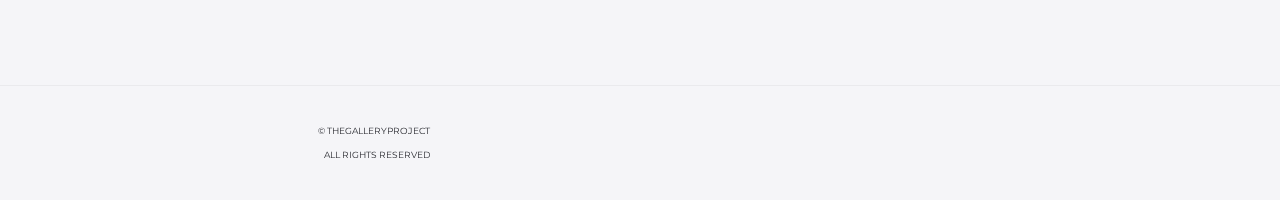
==== commit 71f9db26: "new animations" ====
--- a/index.html
+++ b/index.html
@@ -50,9 +50,6 @@
         <header>
             <img src="assets/img/hero.jpg" class="background">
             <img src="assets/img/cliff1.png" class="foreground">
-            <!-- <div class="foreground">   
-                <div class="transition"></div>
-            </div> -->
             <div class="landing-info">
                 <div class="container">
                     <div class="navbar-header">
@@ -72,7 +69,9 @@
                     <div class="hero-content">
                         <div class="hero-text">
                             <h1>A first of its kind NFT Project.</h1>
-                            <p>TGP is a collection of 1,000 digital photograph NFTs - unique digital creations living on Solana Blockchain.
+                            <p>TGP is a collection of 1,000 digital photograph NFTs - unique digital creations
+                                living on
+                                Solana Blockchain.
                             </p>
                             <a href="#" class="btn btn-border">OpenSea</a>
                         </div>
@@ -81,27 +80,30 @@
             </div>
         </header>
         <div class="transition"></div>
+
         <main id="main" class="site-main">
-
-            <section class="site-section section-features">
+            <section class="site-section section-features intro-section-1">
                 <div class="container">
                     <div class="row">
                         <div class="col-sm-7 hidden-xs">
-                            <!-- <img src="assets/img/placeholder.png" alt="intro"> -->
+                            <img src="assets/img/demo.jpeg" class="pop-img-1">
                         </div>
                         <div class="col-sm-5">
                             <h2>Digital Art Industry (without blockchain)</h2>
-                            <p>consumers can purchase digital artworks online, which would possibly be delivered as an image file.
+                            <p>consumers can purchase digital artworks online, which would possibly be delivered as an
+                                image file.
                                 Upon Receiving it could be duplicated and distributed easily.
                                 And also, generally consumers get no value beyond their personal use.
-                                Creators can opt for legal frameworks if they want to prevent duplication and distribution without consent.
-                                But we all know that's just some overhead work no one wants to do, unless it involves a huge sum of money.</p>
+                                Creators can opt for legal frameworks if they want to prevent duplication and
+                                distribution without consent.
+                                But we all know that's just some overhead work no one wants to do, unless it involves a
+                                huge sum of money.</p>
                         </div>
                     </div>
                 </div>
             </section><!-- /.section-features -->
 
-            <section class="site-section section-features">
+            <section class="site-section section-features intro-section-2">
                 <div class="container">
                     <div class="row">
                         <div class="col-sm-5">
@@ -111,148 +113,153 @@
                                 Hence, a huge potential for secondary trading market.</p>
                         </div>
                         <div class="col-sm-7 hidden-xs">
-                            <!-- <img src="assets/img/placeholder.png" alt=""> -->
+                            <img src="assets/img/demo.jpeg" class="pop-img-2" style="right: 0px;">
                         </div>
                     </div>
                 </div>
             </section><!-- /.section-features -->
 
-            <section class="site-section section-features">
+            <section class="site-section section-features intro-section-3">
                 <div class="container">
                     <div class="row">
                         <div class="col-sm-7 hidden-xs">
-                            <!-- <img src="assets/img/ipad-pro.png" alt=""> -->
+                            <img src="assets/img/demo.jpeg" class="pop-img-3">
                         </div>
                         <div class="col-sm-5">
                             <h2>Digital Industry (with blockchain)</h2>
-                            <p>We produce tons of digital content in our daily life including photos, audio, video, but own none of them.
-                                Blockchain allow us a feature to bridge the concepts of Physical and Digital Art Industry, limiting the supply of digital artworks using NFT and Smart Contract.
+                            <p>We produce tons of digital content in our daily life including photos, audio, video, but
+                                own none of them.
+                                Blockchain allow us a feature to bridge the concepts of Physical and Digital Art
+                                Industry, limiting the supply of digital artworks using NFT and Smart Contract.
                                 Images can be duplicated, NFTs CANNOT be.
-                                The concept is to owning digital items, the similar way we own physical ones like Gold, Stocks, Real Estate, etc. 
+                                The concept is to owning digital items, the similar way we own physical ones like Gold,
+                                Stocks, Real Estate, etc.
                             </p>
                         </div>
                     </div>
                 </div>
             </section><!-- /.section-features -->
-
-
-            <section class="site-section section-services gray-bg text-center">
-                <div class="container">
-                    <h2 class="heading-separator">Mint RoadMap</h2>
-                    <p class="subheading-text">The roadmap for The Gallery Project</p>
-                    <img style="max-width: 100%;" src="road-map.svg" alt="Project road map">
-                </div>
-            </section><!-- /.section-services -->
-
-            <section class="site-section section-portfolio">
-                <div class="container">
-                    <div class="text-center">
-                        <h2 class="heading-separator">Rewards</h2>
-                        <p class="subheading-text">Here are some of the rewards</p>
-                    </div>
-                    <div class="row">
-                        <div class="col-lg-3 col-md-4 col-xs-6">
-                            <div class="portfolio-item">
-                                <img src="assets/img/portfolio-1.jpg" class="img-res" alt="">
-                                <h4 class="portfolio-item-title">Portfolio item</h4>
-                                <a href="portfolio-item.html"><i class="fa fa-arrow-right" aria-hidden="true"></i></a>
-                            </div><!-- /.portfolio-item -->
-                        </div>
-                        <div class="col-lg-3 col-md-4 col-xs-6">
-                            <div class="portfolio-item">
-                                <img src="assets/img/portfolio-1.jpg" class="img-res" alt="">
-                                <h4 class="portfolio-item-title">Portfolio item</h4>
-                                <a href="portfolio-item.html"><i class="fa fa-arrow-right" aria-hidden="true"></i></a>
-                            </div><!-- /.portfolio-item -->
-                        </div>
-                        <div class="col-lg-3 col-md-4 col-xs-6">
-                            <div class="portfolio-item">
-                                <img src="assets/img/portfolio-1.jpg" class="img-res" alt="">
-                                <h4 class="portfolio-item-title">Portfolio item</h4>
-                                <a href="portfolio-item.html"><i class="fa fa-arrow-right" aria-hidden="true"></i></a>
-                            </div><!-- /.portfolio-item -->
-                        </div>
-                        <div class="col-lg-3 col-md-4 col-xs-6">
-                            <div class="portfolio-item">
-                                <img src="assets/img/portfolio-1.jpg" class="img-res" alt="">
-                                <h4 class="portfolio-item-title">Portfolio item</h4>
-                                <a href="portfolio-item.html"><i class="fa fa-arrow-right" aria-hidden="true"></i></a>
-                            </div><!-- /.portfolio-item -->
-                        </div>
-                        <div class="col-lg-3 col-md-4 col-xs-6">
-                            <div class="portfolio-item">
-                                <img src="assets/img/portfolio-1.jpg" class="img-res" alt="">
-                                <h4 class="portfolio-item-title">Portfolio item</h4>
-                                <a href="portfolio-item.html"><i class="fa fa-arrow-right" aria-hidden="true"></i></a>
-                            </div><!-- /.portfolio-item -->
-                        </div>
-                        <div class="col-lg-3 col-md-4 col-xs-6">
-                            <div class="portfolio-item">
-                                <img src="assets/img/portfolio-1.jpg" class="img-res" alt="">
-                                <h4 class="portfolio-item-title">Portfolio item</h4>
-                                <a href="portfolio-item.html"><i class="fa fa-arrow-right" aria-hidden="true"></i></a>
-                            </div><!-- /.portfolio-item -->
-                        </div>
-                        <div class="col-lg-3 col-md-4 col-xs-6">
-                            <div class="portfolio-item">
-                                <img src="assets/img/portfolio-1.jpg" class="img-res" alt="">
-                                <h4 class="portfolio-item-title">Portfolio item</h4>
-                                <a href="portfolio-item.html"><i class="fa fa-arrow-right" aria-hidden="true"></i></a>
-                            </div><!-- /.portfolio-item -->
-                        </div>
-                        <div class="col-lg-3 col-md-4 col-xs-6">
-                            <div class="portfolio-item">
-                                <img src="assets/img/portfolio-1.jpg" class="img-res" alt="">
-                                <h4 class="portfolio-item-title">Portfolio item</h4>
-                                <a href="portfolio-item.html"><i class="fa fa-arrow-right" aria-hidden="true"></i></a>
-                            </div><!-- /.portfolio-item -->
-                        </div>
-                    </div>
-                </div>
-            </section><!-- /.section-portfolio -->
         </main><!-- /#main -->
-        <footer id="colophon" class="site-footer">
+        
+    </div>
+
+    <section class="site-section section-services gray-bg text-center" id="sec">
+        <div class="container">
+            <h2 class="heading-separator">Mint RoadMap</h2>
+            <p class="subheading-text">The roadmap for The Gallery Project</p>
+            <!-- <img calss="map" style="max-width: 100%;" src="road-map.svg" alt="Project road map"> -->
+
+        </div>
+        <span class="progress-bar"></span>
+    </section><!-- /.section-services -->
+
+    <section class="site-section section-portfolio">
+        <div class="container">
+            <div class="text-center">
+                <h2 class="heading-separator">Rewards</h2>
+                <p class="subheading-text">Here are some of the rewards</p>
+            </div>
+            <div class="row">
+                <div class="col-lg-3 col-md-4 col-xs-6">
+                    <div class="portfolio-item">
+                        <img src="assets/img/portfolio-1.jpg" class="img-res" alt="">
+                        <h4 class="portfolio-item-title">Portfolio item</h4>
+                        <a href="portfolio-item.html"><i class="fa fa-arrow-right" aria-hidden="true"></i></a>
+                    </div><!-- /.portfolio-item -->
+                </div>
+                <div class="col-lg-3 col-md-4 col-xs-6">
+                    <div class="portfolio-item">
+                        <img src="assets/img/portfolio-1.jpg" class="img-res" alt="">
+                        <h4 class="portfolio-item-title">Portfolio item</h4>
+                        <a href="portfolio-item.html"><i class="fa fa-arrow-right" aria-hidden="true"></i></a>
+                    </div><!-- /.portfolio-item -->
+                </div>
+                <div class="col-lg-3 col-md-4 col-xs-6">
+                    <div class="portfolio-item">
+                        <img src="assets/img/portfolio-1.jpg" class="img-res" alt="">
+                        <h4 class="portfolio-item-title">Portfolio item</h4>
+                        <a href="portfolio-item.html"><i class="fa fa-arrow-right" aria-hidden="true"></i></a>
+                    </div><!-- /.portfolio-item -->
+                </div>
+                <div class="col-lg-3 col-md-4 col-xs-6">
+                    <div class="portfolio-item">
+                        <img src="assets/img/portfolio-1.jpg" class="img-res" alt="">
+                        <h4 class="portfolio-item-title">Portfolio item</h4>
+                        <a href="portfolio-item.html"><i class="fa fa-arrow-right" aria-hidden="true"></i></a>
+                    </div><!-- /.portfolio-item -->
+                </div>
+                <div class="col-lg-3 col-md-4 col-xs-6">
+                    <div class="portfolio-item">
+                        <img src="assets/img/portfolio-1.jpg" class="img-res" alt="">
+                        <h4 class="portfolio-item-title">Portfolio item</h4>
+                        <a href="portfolio-item.html"><i class="fa fa-arrow-right" aria-hidden="true"></i></a>
+                    </div><!-- /.portfolio-item -->
+                </div>
+                <div class="col-lg-3 col-md-4 col-xs-6">
+                    <div class="portfolio-item">
+                        <img src="assets/img/portfolio-1.jpg" class="img-res" alt="">
+                        <h4 class="portfolio-item-title">Portfolio item</h4>
+                        <a href="portfolio-item.html"><i class="fa fa-arrow-right" aria-hidden="true"></i></a>
+                    </div><!-- /.portfolio-item -->
+                </div>
+                <div class="col-lg-3 col-md-4 col-xs-6">
+                    <div class="portfolio-item">
+                        <img src="assets/img/portfolio-1.jpg" class="img-res" alt="">
+                        <h4 class="portfolio-item-title">Portfolio item</h4>
+                        <a href="portfolio-item.html"><i class="fa fa-arrow-right" aria-hidden="true"></i></a>
+                    </div><!-- /.portfolio-item -->
+                </div>
+                <div class="col-lg-3 col-md-4 col-xs-6">
+                    <div class="portfolio-item">
+                        <img src="assets/img/portfolio-1.jpg" class="img-res" alt="">
+                        <h4 class="portfolio-item-title">Portfolio item</h4>
+                        <a href="portfolio-item.html"><i class="fa fa-arrow-right" aria-hidden="true"></i></a>
+                    </div><!-- /.portfolio-item -->
+                </div>
+            </div>
+        </div>
+    </section><!-- /.section-portfolio -->
+
+    <footer id="colophon" class="site-footer">
+        <div class="container">
+            <div class="row">
+                <div class="col-md-3 col-sm-4 col-xs-6">
+                    <a class="site-title">The Gallery Project <span>Community</span></a>
+                    <p>We're a small group of highly driven developers.</p>
+                    <p>We are focusing to build a Community which will admire the digital photography.</p>
+                </div>
+                <div class="col-lg-offset-4 col-md-3 col-sm-4 col-md-offset-2 col-sm-offset-0 col-xs-6 ">
+                    <h3>Contact Devs</h3>
+                    <ul class="list-unstyled contact-links">
+                        <li><i class="fa fa-envelope" aria-hidden="true"></i><a
+                                href="mail:thegalleryproject@gmail.com">thegalleryproject@gmail.com</a></li>
+                        <li><i class="fa fa-phone" aria-hidden="true"></i><a href="tel:+91000000000">+910 (00) 00 00
+                                00
+                            </a></li>
+                        <li><i class="fab fa-whatsapp" aria-hidden="true"></i><a href="tel:+91000000000">+910 (00)
+                                00 00
+                                00</a></li>
+                        <li><i class="fa fa-map-marker" aria-hidden="true"></i>
+                            <p>India</p>
+                        </li>
+                    </ul>
+                </div>
+            </div>
+        </div>
+        <div class="copyright">
             <div class="container">
                 <div class="row">
-                    <div class="col-md-3 col-sm-4 col-xs-6">
-                        <a class="site-title">The Gallery Project <span>Community</span></a>
-                        <p>We're a small group of highly driven developers.</p>
-                        <p>We are focusing to build a Community which will admire the digital photography.</p>
-                    </div>
-                    <div class="col-lg-offset-4 col-md-3 col-sm-4 col-md-offset-2 col-sm-offset-0 col-xs-6 ">
-                        <h3>Contact Devs</h3>
-                        <ul class="list-unstyled contact-links">
-                            <li><i class="fa fa-envelope" aria-hidden="true"></i><a
-                                    href="mail:thegalleryproject@gmail.com">thegalleryproject@gmail.com</a></li>
-                            <li><i class="fa fa-phone" aria-hidden="true"></i><a href="tel:+91000000000">+910 (00) 00 00
-                                    00
-                                </a></li>
-                            <li><i class="fab fa-whatsapp" aria-hidden="true"></i><a href="tel:+91000000000">+910 (00)
-                                    00 00
-                                    00</a></li>
-                            <li><i class="fa fa-map-marker" aria-hidden="true"></i>
-                                <p>India</p>
-                            </li>
-                        </ul>
-                    </div>
-                </div>
-            </div>
-            <div class="copyright">
-                <div class="container">
-                    <div class="row">
-
-                        <div class="col-xs-4">
-                            <div class="text-right">
-                                <p>&copy; TheGalleryProject</p>
-                                <p>All Rights Reserved</p>
-                            </div>
-                        </div>
-                    </div>
-                </div>
-            </div><!-- /.copyright -->
-        </footer><!-- /#footer -->
-    </div>
-
+
+                    <div class="col-xs-4">
+                        <div class="text-right">
+                            <p>&copy; TheGalleryProject</p>
+                            <p>All Rights Reserved</p>
+                        </div>
+                    </div>
+                </div>
+            </div>
+        </div><!-- /.copyright -->
+    </footer><!-- /#footer -->
     <!-- Bootstrap core JavaScript
     ================================================== -->
     <!-- Placed at the end of the document so the pages load faster -->
@@ -262,8 +269,12 @@
     <script src="assets/js/jquery.slicknav.min.js"></script>
     <script src="assets/js/jquery.countTo.min.js"></script>
     <script src="assets/js/jquery.shuffle.min.js"></script>
+    <script src="https://cdnjs.cloudflare.com/ajax/libs/gsap/3.9.1/gsap.min.js"></script>
+    <script src="https://cdnjs.cloudflare.com/ajax/libs/ScrollMagic/2.0.7/ScrollMagic.min.js"></script>
+    <script src="https://cdnjs.cloudflare.com/ajax/libs/ScrollMagic/2.0.7/plugins/animation.gsap.min.js"></script>
     <script src="assets/js/script.js"></script>
 
 </body>
 
+
 </html>--- a/assets/css/style.css
+++ b/assets/css/style.css
@@ -0,0 +1,1709 @@
+/*
+ * Theme Name: 
+ * Theme URI: 
+ * Author: Milan Savov, Nikola Kostov
+ * Author URI/Mail: milan.savov@gmail.com, nikolakostov1991@gmail.com
+ * Version: 1.0
+ * */
+
+ /* TABLE OF CONTENT 
+*
+* - CUSTOM RESETS
+    - Buttons
+    - Forms
+* - LAYOUT
+* - HEADER 
+    - Site Logo
+    - Navigation
+* - HERO (BANNER)
+* - HOMEPAGE SECTIONS
+    - Features 
+    - Services
+    - Map Feature 
+    - Portfolio
+    - Newsletter 
+* - FOOTER
+* - PAGES
+    - PORTFOLIO
+    - PORTFOLIO ITEM
+    - BLOG
+    - BLOG POST
+    - CONTACT
+*
+*/
+
+
+/* CUSTOM RESETS
+================================================== */
+a {
+    transition: all 0.25s ease-in-out;
+    -moz-transition: all 0.25s ease-in-out;
+    -webkit-transition: all 0.25s ease-in-out;
+    -o-transition: all 0.25s ease-in-out;
+    -ms-transition: all 0.25s ease-in-out;
+    cursor: pointer;
+    color: #9fa3a7;
+}
+
+::-webkit-scrollbar {
+    display: none;
+}
+
+a:focus,
+a:hover {
+    color: #6fc754;
+    outline: 0 none;
+    text-decoration: none;
+}
+
+p {
+    margin-bottom: 0;
+    font-size: 14px;
+    font-weight: 300;
+    color: #9fa3a7;
+    line-height: 22px;
+}
+
+h1 {
+    font-size: 62px;
+}
+
+h2 {
+    font-size: 42px;
+}
+
+h1,h2,h3,h4,h5 {
+    color: #26292c;
+}
+
+p + p {
+    margin-top: 40px;
+}
+
+/* Buttons */
+.btn {
+    line-height: 50px;
+    min-width: 200px;
+    font-size: 16px;
+    font-weight: 300;
+    border: 0;
+    border-radius: 50px;
+    color: #26272d;
+    background-color: #fff;
+    padding: 0;
+    transition: color 0.25s ease-in-out, background-color 0.25s ease-in-out;
+    -moz-transition: color 0.25s ease-in-out, background-color 0.25s ease-in-out;
+    -webkit-transition: color 0.25s ease-in-out, background-color 0.25s ease-in-out;
+    -o-transition: color 0.25s ease-in-out, background-color 0.25s ease-in-out;
+    -ms-transition: color 0.25s ease-in-out, background-color 0.25s ease-in-out;
+}
+
+.btn-border {
+    border: 1px solid #26272d;
+    /* border: 1px solid white; */
+}
+
+.btn-fill {
+    background-color: #267df4;
+    color: #fff;
+}
+
+.btn-gray {
+    background-color: #f5f5f8;
+    color: #26272d;
+}
+
+.btn-green {
+    background-color: #6fc754;
+    color: #fff;  
+}
+
+.btn:hover,
+button.btn:hover,
+.btn:focus,
+button.btn:focus {
+    background-color: #26272d;
+    color: #fff;
+}
+
+.btn-gray:hover,
+.btn-gray:focus {
+    background-color: #6fc754;
+    color: #fff;    
+}
+
+/* 
+ * Forms 
+ */
+/* Input fields */
+.form-group {
+    position: relative;
+    margin: 0 auto;
+    width: 100%;
+}
+
+.form-control {
+    border-radius: 25px;
+    height: 50px;
+    padding: 15px 20px;
+    border-color: #f5f5f8;
+}
+
+.form-control + .form-control {
+    margin-top: 10px;
+}
+
+.form-control:focus {
+    background-color: #f5f5f8;
+    border-color: #f5f5f8;
+    box-shadow: none;
+    outline: none;
+}
+
+.form-group .btn {
+    position: absolute;
+    top: 5px;
+    right: 5px;
+    line-height: 40px;
+    min-width: 60px;
+    font-size: 16px;
+    border-radius: 25px;
+}
+
+.form-control-comment {
+    height: 100px;
+    resize: none;
+}
+
+.search-form .form-group .form-control {
+    padding-right: 80px;
+}
+
+/* ELEMENTS
+================================================== */
+/* Checkbox fields */
+input[type=checkbox],
+input[type=radio] {
+    position: absolute;
+    visibility: hidden;
+    height: auto;
+    margin-top: 0;
+}
+
+.checkbox {
+    margin: 0;
+} 
+
+.checkbox + .checkbox,
+.radio-btn + .radio-btn {
+    margin-top: 15px;
+}
+
+.checkbox [type="checkbox"]:not(:checked) + label,
+.checkbox [type="checkbox"]:checked + label {
+    position: relative;
+    padding-left: 30px;
+    cursor: pointer;
+}
+
+.checkbox [type="checkbox"]:not(:checked) + label:before,
+.checkbox [type="checkbox"]:checked + label:before {
+    content: '';
+    position: absolute;
+    left:0; 
+    width: 20px; 
+    height: 20px;
+    background-color: #fff;
+    border: 1px solid #f5f5f8;
+    border-radius: 3px;
+    box-shadow: none;
+    transition: border-color .2s;
+    -webkit-transition: border-color .2s;
+    -ms-transition: border-color .2s;
+    -o-transition: border-color .2s;
+    -ms-transition: border-color .2s;
+}
+
+.checkbox [type="checkbox"]:not(:checked) + label:after,
+.checkbox [type="checkbox"]:checked + label:after {
+    content: '\f00c';
+    font-family: 'FontAwesome';
+    position: absolute;
+    top: 50%;
+    left: 0;
+    text-align: center;
+    font-size: 15px;
+    height: 20px;
+    width: 20px;
+    border-radius: 3px;
+    color: #fff;
+    background-color: #6fc754;
+    transform: translateY(-50%);
+    -webkit-transform: translateY(-50%);
+    -ms-transform: translateY(-50%);
+    -o-transform: translateY(-50%);
+    -ms-transform: translateY(-50%);
+      transition: opacity .2s;
+    -webkit-transition: opacity .2s;
+    -ms-transition: opacity .2s;
+    -o-transition: opacity .2s;
+    -ms-transition: opacity .2s;
+}
+
+.checkbox [type="checkbox"]:not(:checked) + label:after {
+    opacity: 0;
+}
+
+.checkbox [type="checkbox"]:checked + label:after {
+    opacity: 1;
+}
+
+.checkbox [type="checkbox"]:disabled:not(:checked) + label:before,
+.checkbox [type="checkbox"]:disabled:checked + label:before {
+    box-shadow: none;
+    border-color: #bbb;
+    background-color: #ddd;
+}
+
+.checkbox [type="checkbox"]:disabled:checked + label:after {
+    color: #999;
+}
+.checkbox [type="checkbox"]:disabled + label {
+    color: #aaa;
+}
+
+.checkbox [type="checkbox"]:checked:focus + label:before,
+.checkbox [type="checkbox"]:not(:checked):focus + label:before {
+    border: 1px dotted #6fc754;
+}
+
+.checkbox [type="checkbox"]:not(:checked) + label:hover:before,
+.checkbox [type="checkbox"]:checked + label:hover:before {
+    border: 1px solid #6fc754;
+}
+
+/* Radiobutton fields */
+.radio-btn label {
+    font-weight: 400;
+}
+
+.radio-btn [type="radio"]:not(:checked) + label,
+.radio-btn [type="radio"]:checked + label {
+    position: relative;
+    padding-left: 30px;
+    cursor: pointer;
+    margin-bottom: 0;
+}
+
+.radio-btn [type="radio"]:not(:checked) + label:before,
+.radio-btn [type="radio"]:checked + label:before {
+    content: '';
+    position: absolute;
+    left:0; 
+    top: 50%;
+    width: 20px;
+    height: 20px;
+    background-color: #fff;
+    border: 1px solid #f5f5f8;
+    border-radius: 50px;
+    box-shadow: none;
+    transform: translateY(-50%);
+    -webkit-transform: translateY(-50%);
+    -ms-transform: translateY(-50%);
+    -o-transform: translateY(-50%);
+    -ms-transform: translateY(-50%);
+    transition: border-color .2s;
+    -webkit-transition: border-color .2s;
+    -ms-transition: border-color .2s;
+    -o-transition: border-color .2s;
+    -ms-transition: border-color .2s;
+}
+
+.radio-btn [type="radio"]:not(:checked) + label:after,
+.radio-btn [type="radio"]:checked + label:after {
+    content: '';
+    position: absolute;
+    width: 12px;
+    height: 12px;
+    top: 50%;
+    left: 4px;
+    background-color: #6fc754;
+    border-radius: 50px;
+    transform: translateY(-50%);
+    -webkit-transform: translateY(-50%);
+    -ms-transform: translateY(-50%);
+    -o-transform: translateY(-50%);
+    -ms-transform: translateY(-50%);
+    transition: opacity .2s;
+    -webkit-transition: opacity .2s;
+    -ms-transition: opacity .2s;
+    -o-transition: opacity .2s;
+    -ms-transition: opacity .2s;
+}
+
+.radio-btn [type="radio"]:not(:checked) + label:after {
+    opacity: 0;
+}
+.radio-btn [type="radio"]:checked + label:after {
+    opacity: 1;
+}
+
+.radio-btn [type="radio"]:disabled:not(:checked) + label:before,
+.radio-btn [type="radio"]:disabled:checked + label:before {
+    box-shadow: none;
+    border-color: #bbb;
+    background-color: #ddd;
+}
+
+.radio-btn [type="radio"]:disabled:checked + label:after {
+    color: #999;
+}
+
+.radio-btn [type="radio"]:disabled + label {
+    color: #aaa;
+}
+
+.radio-btn [type="radio"]:checked:focus + label:before,
+.radio-btn [type="radio"]:not(:checked):focus + label:before {
+    border: 1px dotted #6fc754;
+}
+
+.radio-btn [type="radio"]:checked + label:hover:before,
+.radio-btn [type="radio"]:not(:checked) + label:hover:before {
+    border: 1px solid #6fc754;
+}
+
+/* Selectpicker */
+select {
+    position: absolute !important;
+    bottom: 0;
+    left: 50%;
+    display: block !important;
+    width: .5px !important;
+    height: 100% !important;
+    padding: 0 !important;
+    opacity: 0 !important;
+    border: none;
+}
+
+.bootstrap-select .btn {
+    border: 1px solid #26272d;
+    border-radius: 10px;
+}
+
+.bootstrap-select span.pull-left {
+    padding-left: 10px;
+}
+
+.bootstrap-select.btn-group .dropdown-menu.inner {
+    position: static;
+    float: none;
+    border: 0;
+    padding: 0;
+    margin: 0;
+    border-radius: 0;
+    -webkit-box-shadow: none;
+    box-shadow: none;
+}
+
+.bootstrap-select.open .dropdown-menu {
+    display: block;
+    border: 1px solid #26272d; 
+    border-radius: 10px;
+}
+
+.bootstrap-select.btn-group .dropdown-menu {
+    padding: 5px 0;
+    min-width: 100%;
+    overflow: hidden;
+    -webkit-box-sizing: border-box;
+    -moz-box-sizing: border-box;
+    box-sizing: border-box;
+    z-index: 9999;
+}
+
+.bootstrap-select .dropdown-menu {
+    display: none;
+    visibility: visible;
+    opacity: 1;
+    padding: 0;
+}
+
+.bootstrap-select .bs-caret {
+    float: right;
+    padding-right: 10px;
+}
+
+.bootstrap-select .bs-caret .caret {
+    border-top: 6px dashed;
+    border-top: 6px solid\9;
+    border-right: 6px solid transparent;
+    border-left: 6px solid transparent;   
+}
+
+.bootstrap-select .selected {
+    color: #6fc754;
+}
+
+.bootstrap-select .check-mark {
+    display: none;
+}
+
+/*  Tabs  */
+.tab-style {
+    border-bottom: none;
+}
+
+.tab-style + .tab-content {
+    padding: 15px;
+    border: 1px solid #26272d;
+    border-bottom-left-radius: 10px;
+    border-bottom-right-radius: 10px;
+    border-top-right-radius: 10px;
+}
+
+.nav-tabs.tab-style > li.active > a,
+.nav-tabs.tab-style > li > a:hover {
+    border: 1px solid #6fc754;
+    background-color: #6fc754;
+    color: #fff;
+}
+
+.nav-tabs.tab-style > li > a {
+    position: relative;
+    color: #26272d;
+    margin-right: 0;
+    border: 1px solid #26272d;
+    border-top-left-radius: 10px;
+    border-top-right-radius: 10px;
+}
+
+.nav-tabs.tab-style > li + li {
+    margin-left: 10px;
+}
+
+/* Accordion */
+.accordion.panel-group {
+    margin-bottom: 0;
+}
+
+.accordion.panel-group .panel + .panel {
+    margin-top: 0;
+}
+
+.accordion .panel {
+    border: 0;
+    box-shadow: none;
+    border: 1px solid #26272d;
+    border-bottom: 0;
+    border-radius: 0;
+}
+
+.accordion .panel:first-child,
+.accordion .panel:first-child .panel-heading a {
+    border-top-right-radius:10px;
+    border-top-left-radius:10px;
+}
+
+.accordion .panel:last-child {
+    border-bottom-right-radius:10px;
+    border-bottom-left-radius:10px;
+    border-bottom: 1px solid #26272d;
+}
+
+.accordion .panel:last-child .panel-heading a.collapsed {
+    border-bottom-right-radius:10px;
+    border-bottom-left-radius:10px;
+}
+
+.accordion .collapsed {
+    height: auto;
+}
+
+.accordion .panel-heading {
+    background-color: transparent;
+    padding: 0;
+}
+
+.accordion .panel-heading a {
+    display: inline-block;
+    position: relative;
+    width: 100%;
+    padding: 10px 40px 10px 15px;
+}
+
+.accordion .panel-heading a.collapsed {
+    background-color: transparent;
+    color: #26272d;
+}
+
+.accordion .panel-heading a.collapsed:hover,
+.accordion.accordion-gray .panel-heading a.collapsed:hover,
+.accordion .panel-heading a {
+    background-color: #6fc754;   
+    color: #fff; 
+}
+
+.accordion .panel-heading a.collapsed::after {
+    content: "\f107";
+}
+
+.accordion .panel-heading a::after {
+    font-family: "FontAwesome";
+    content: "\f106";
+    position: absolute;
+    top: 50%;
+    right: 15px;
+    transform: translateY(-50%);
+    -moz-transform: translateY(-50%);
+    -o-transform: translateY(-50%);
+    -ms-transform: translateY(-50%);
+    -webkit-transform: translateY(-50%);
+}
+
+.panel-group .panel-heading+.panel-collapse>.list-group, 
+.panel-group .panel-heading+.panel-collapse>.panel-body {
+    border: none;
+}
+
+/* Pagination */
+.pagination {
+  margin: 0;
+  vertical-align: middle;
+}
+
+.pagination > li > a {
+  border: none;
+  color: #292a2c;
+  background-color: #f5f5f8;
+  padding: 10px 15px;
+  border-radius: 10px;
+  font-size: 12px;
+}
+
+.pagination > li + li > a {
+  margin-left: 5px;
+}
+
+.pagination > li.active > a,
+.pagination > li > a:hover,
+.pagination > li.active > a:hover {
+  background-color: #6fc754;
+  color: #fff;
+}
+
+.pagination > li:first-child > a {
+  border-top-left-radius: 10px;
+  border-bottom-left-radius: 10px;
+}
+
+.pagination > li:last-child > a {
+  border-top-right-radius: 10px;
+  border-bottom-right-radius: 10px;
+}
+
+.pagination > li.more > a {
+  margin-left: 0;
+  padding: 10px 5px;
+  pointer-events: none;
+  background-color: transparent;
+}
+
+.pagination > li.more + li > a {
+  margin-left: 0;
+}
+
+/* LAYOUT
+================================================== */
+html, body {
+    width: 100%;
+    height: 100%;
+    margin: 0;
+    padding: 0;
+    font-family: 'Montserrat', sans-serif;
+    color: #26272d;
+    background-color: white;
+}
+
+.img-res {
+    display: block;
+    width: 100vw;
+    height: 100vh;
+    max-width: 100%;
+    max-height: 100%;
+    object-fit: cover;
+}
+
+/* Background colors */
+.gray-bg {
+  background-color: #f5f5f8;
+}
+
+/* Margin and padding resets */
+.mb-10 {margin-bottom: 10px;}
+.mt-20 {margin-top: 20px;}
+.mt-50 {margin-top: 50px;}
+
+/* HEADER
+================================================== */
+.site-header {
+    position: absolute;
+    padding: 50px 0 0;
+    background-color: transparent;
+    width: 100%;
+    z-index: 3;
+}
+
+/* Site-logo */
+.site-title {
+    font-size: 18px;
+    line-height: 26px;
+    color: #26272d;
+    /* color: white;
+    text-shadow: 0 0 5px black;; */
+}
+
+.site-title:hover {
+    color: #26272d;   
+}
+
+.site-title span {
+    font-weight: 700;
+}
+
+.site-title a:hover {
+    color: #fff;
+}
+
+.site-main {
+    padding-top: 80vh;
+    position: relative;
+}
+
+/* Navigation */
+.navbar-collapse {
+    text-align: center;
+}
+
+.navbar-nav {
+    float: none;
+    display: inline-block;
+}
+
+.navbar-nav > li > a, 
+.slicknav_nav > li > a {
+    padding: 0;
+    font-size: 16px;
+    position: relative;
+    color: #26272d;
+    line-height: 26px;
+}
+
+.site-header-white .navbar-nav > li > a,
+.site-header-white .site-title {
+    color: #fff;
+}
+
+.navbar-nav > li > a i {
+    margin-left: 5px;
+}
+
+.navbar-nav > li + li {
+    margin-left: 30px;
+}
+
+.nav .open > a, 
+.nav .open > a:focus, 
+.nav .open > a:hover,
+.navbar-nav > li > a:hover,
+.navbar-nav > li > a:focus,
+.navbar-nav > li.active > a,
+.navbar-collapse li a:hover,
+.dropdown.open > a, 
+.site-header-white .dropdown.open > a,
+.dropdown-menu a:hover, 
+.dropdown:hover > a, 
+.dropdown-menu>li>a:focus,
+.dropdown-menu li a:hover,
+.slicknav_nav > li.active a,
+.slicknav_open .slicknav_arrow,
+.slicknav_nav > li a:hover {
+    background-color: transparent;
+    color: #6fc754;
+}
+
+.navbar-toggle {
+    border-color: #fff;
+    margin: 0 15px 0 0;
+    position: relative;
+    top: -1px;
+}
+
+.navbar-toggle:hover,
+.navbar-toggle[aria-expanded=true] {
+    background-color: #fff;
+    border-color: #000;
+    cursor: pointer;
+}
+
+.navbar-toggle:hover .icon-bar,
+.navbar-toggle[aria-expanded=true] .icon-bar {
+    background-color: #000;
+}
+
+.navbar-toggle  .icon-bar {
+    background-color: #fff;
+}
+
+.navbar-nav .dropdown-menu {
+    display: block;
+    opacity: 0;
+    visibility: hidden;
+    border-radius: 0;
+    min-width: 130px;
+    border: 0;
+    border-top: 5px solid #6fc754;
+    top: 140%;
+    transition: all 0.4s;
+    -moz-transition: all 0.4s;
+    -webkit-transition: all 0.4s;
+    -o-transition: all 0.4s;
+    -ms-transition: all 0.4s;
+}
+
+.navbar-nav li a:hover + .dropdown-menu,
+.navbar-nav .dropdown-menu:hover {
+    opacity: 1;
+    visibility: visible;
+    top: 100%;
+    transition-delay: 0s;
+}
+
+.dropdown-menu li a {
+    padding: 5px 15px;
+    position: relative;
+    left: 0;
+}
+
+.dropdown-menu li a:hover {
+    left: 15px;
+}
+
+/* HERO
+================================================== */
+.hero {
+    height: 100%;
+    width: 100%;
+    display: table;
+    position: relative;
+}
+
+header {
+    position: relative;
+    display: flex;
+    justify-content: center;
+    align-items: center;
+    height: 100%;
+    transform-style: preserve-3d;
+    z-index: -1;
+}
+
+.wrapper {
+    height: 100vh;
+    overflow-y: auto;
+    overflow-x: hidden;
+    perspective: 10px;
+    position: relative;
+}
+
+.landing-info {
+    height: 80vh;
+}
+
+.background,
+.foreground {
+    position: absolute;
+    height: 100vh;
+    width: 100vw;
+    z-index: -1;
+    object-fit: cover;
+}
+
+.transition {
+    background: linear-gradient(0deg, #FFFFFF, #FFFFFF, rgba( 255, 255, 255, 0));
+    transform: translateZ(-5px) scale(1.5);
+    position: absolute;
+    width: 100vw;
+    height: 50vh;
+    margin-top: 11vh;
+    margin-bottom: 80vh;
+    z-index: -1;
+}
+
+.background {
+    transform: translateZ(-10px) scale(2);
+    filter: blur(3px);
+    -webkit-filter: blur(3px);
+}
+
+.foreground {
+    margin-top: 180px;
+    transform: translateZ(-5px) scale(1.5);
+}
+
+.overlay:before {
+    content: '';
+    background-color: rgba(0,0,0,1);
+    height: 100%;
+    width: 100%;
+    position: absolute;
+    top: 0;
+    left: 0;
+    z-index: 0;
+}
+
+.hero-content {
+    display: table-cell;
+    vertical-align: middle;
+    padding-top: 75px;
+}
+
+.hero-text {
+    /* max-width: 50vw; */
+    width: 50vw;
+    margin: 0 auto;
+    padding: 0 15px;
+    float: left;
+    /* text-align: center; */
+}
+
+.hero-text h1 {
+    position: relative;
+    margin: 0;
+    text-shadow: 0px 0px 6px white;
+    /* color: white;
+    text-shadow: 0 0 5px black;; */
+}
+
+.hero-text p {
+    position: relative;
+    margin: 45px 0 30px;
+    font-size: 20px;
+    color: #26272d;
+    text-shadow: 0px 0px 6px white;
+    /* color: white;
+    text-shadow: 0 0 5px black;; */
+}
+
+.hero-text .btn {
+    position: relative;
+    background-color: transparent;
+    text-shadow: 0px 0px 6px white;
+    /* color: white;
+    text-shadow: 0 0 5px black;; */
+}
+
+.hero-text .btn:hover {
+    background-color: #26272d;
+    color: #fff;
+    /* background-color: white;
+    color: #26272d; */
+}
+
+.hero .breadcrumb {
+    padding-top: 60px;
+    margin-bottom: 0;
+}
+
+.hero .breadcrumb:before {
+    content: '';
+    display: block;
+    position: absolute;
+    left: 50%;
+    bottom: 45px;
+    height: 12px;
+    width: 80px;
+    border-top: 5px solid #fff;
+    border-bottom: 3px solid #fff;
+    transform: translateX(-50%);
+    -moz-transform: translateX(-50%);
+    -webkit-transform: translateX(-50%);
+    -o-transform: translateX(-50%);
+    -ms-transform: translateX(-50%);
+}
+
+.subpage-hero {
+    height: 400px;
+}
+
+.subpage-hero.overlay:before {
+    background-color: rgba(38,39,45,0.5);
+}
+
+.subpage-hero .hero-content,
+.subpage-hero .hero-content h1,
+.subpage-hero a  {
+    color: #fff;
+}
+
+.subpage-hero a:hover {
+    color: #6fc754;
+}
+
+.portfolio-hero {
+    background: url(../img/portfolio-hero.jpg) no-repeat center / cover;     
+}
+
+.blog-hero {
+    background: url(../img/blog-hero.jpg) no-repeat center / cover;     
+}
+
+.contact-hero {
+    background: url(../img/contact-hero.jpg) no-repeat center / cover;     
+}
+
+/* SITEMAIN
+================================================== */
+/* site-section */
+.site-section {
+   padding: 100px 0 140px;
+}
+
+.subheading-text {
+    font-size: 20px;
+    font-style: italic;
+}
+
+.heading-separator {
+    position: relative;
+    margin: 0;
+    padding-bottom: 70px;
+}
+
+.heading-separator:after {
+    content: "";
+    position: absolute;
+    bottom: 25px;
+    left: 0;
+    right: 0;
+    height: 2px;
+    width: 50px;
+    margin: 0 auto;
+    background-color: #267df4;
+}
+
+/* Section: Features */
+.section-features h2 {
+    padding-bottom: 40px;
+    font-size: 30px;
+}
+
+.section-features img {
+    position: absolute;
+    height: 300px;
+}
+
+/* Section: Services */
+.section-services{
+    padding: 3em;
+    height: 100vh;
+    transform: translateY(2px);
+}
+
+.section-services .subheading-text {
+    margin-bottom: 90px;
+}
+
+.section-services .col-md-3:nth-child(n+5) .service {
+    margin-top: 60px;
+}
+
+.service {
+    min-height: 250px;
+}
+
+.service-title {
+    margin: 35px 0 25px;
+    font-size: 13px;
+    text-transform: uppercase;
+}
+
+.service-info {
+    font-size: 13px; 
+}
+
+/* Section: Map Feature */
+.section-map-feature {
+    padding-top: 250px;
+    background: #071021 url(../img/map.png) no-repeat top center / cover; 
+}
+
+.section-map-feature h2 {
+    padding-bottom: 30px;
+    margin: 0;
+}
+
+.section-map-feature h2,
+.section-map-feature p {
+    color: #fff;
+}
+
+.section-map-feature .btn {
+    margin: 80px 0 215px;
+}
+
+.counter {
+    margin-bottom: 30px;
+    font-size: 40px;
+    font-weight: 300;
+    line-height: 1;
+}
+
+.counter-item h3 {
+    margin: 0;
+    font-size: 16px;
+    color: #0960d7;
+}
+
+/* Section: Portfolio */
+.portfolio-item {
+    margin-top: 30px;
+}
+
+.portfolio-item {
+    height: 270px;
+    position: relative;
+}
+
+.portfolio-item:before {
+    content: "";
+    position: absolute;
+    left: 0;
+    top: 0;
+    right: 100%;
+    bottom: 0;
+    background-color: #f5f5f8;
+    transition: right 0.25s ease-in-out;
+    -moz-transition: right 0.25s ease-in-out;
+    -webkit-transition: right 0.25s ease-in-out;
+    -o-transition: right 0.25s ease-in-out;
+    -ms-transition: right 0.25s ease-in-out;
+}
+
+.portfolio-item:hover:before {
+    right: 25%;
+}
+
+.portfolio-item-title,
+.portfolio-item a {
+    position: absolute;
+    left: 0px;
+    margin: 0;
+    font-size: 16px;
+    opacity: 0;
+}
+
+.portfolio-item-title {
+    width: 150px; 
+    top: 15px;  
+    transition: left 0.25s ease-in-out, opacity 0.25s ease-in-out;
+    -moz-transition: left 0.25s ease-in-out, opacity 0.25s ease-in-out;
+    -webkit-transition: left 0.25s ease-in-out, opacity 0.25s ease-in-out;
+    -o-transition: left 0.25s ease-in-out, opacity 0.25s ease-in-out;
+    -ms-transition: left 0.25s ease-in-out, opacity 0.25s ease-in-out;
+}
+
+.portfolio-item:hover .portfolio-item-title {
+    left: 15px;
+    opacity: 1;
+}
+
+.portfolio-item a {
+    bottom: 15px;
+    color: #26272d;
+    padding: 5px 12px;
+    border: 1px solid #26272d;
+    border-radius: 50px;
+}
+
+.portfolio-item:hover a {
+    left: 55%;
+    opacity: 1;
+}
+
+.portfolio-item a:hover {
+    background-color: #26272d;
+    color: #fff;
+}
+
+.portfolio-item a i {
+    width: 16px;
+    text-align: center;
+}
+
+/* Section: Newsletter */
+.section-newsletter h2 {
+    padding-bottom: 30px;
+    margin: 0;
+}
+
+.newsletter-group {
+    max-width: 550px;
+}
+
+.newsletter-group .form-control {
+    padding-right: 125px;
+}
+
+.newsletter-group .btn {
+    min-width: 120px;
+}
+
+/* FOOTER
+================================================== */
+.site-footer {
+    background-color: #f5f5f8;
+    padding-top: 95px;
+}
+
+.site-footer .site-title {
+    display: inline-block;
+    margin-bottom: 40px;
+}
+
+.site-footer h3 {
+    font-size: 16px;
+    text-transform: uppercase;
+    margin:0 0 40px;
+}
+
+.site-footer > .container {
+    padding-bottom: 170px;
+}
+
+.site-footer .list-unstyled li + li {
+    margin-top: 20px;
+}
+
+.contact-links li {
+    position: relative;
+}
+
+.contact-links li i {
+    position: absolute;
+    top: 50%;
+    width: 20px;
+    text-align: center;
+    font-size: 18px;
+    color: #8c8f94;
+    transform: translateY(-50%);
+    -moz-transform: translateY(-50%);
+    -webkit-transform: translateY(-50%);
+    -o-transform: translateY(-50%);
+    -ms-transform: translateY(-50%);
+}
+
+.contact-links li a,
+.contact-links li p {
+    margin-left: 40px;
+}
+
+.list-unstyled {
+    margin-bottom: 0;
+}
+
+.list-unstyled li a,
+.list-unstyled li p {
+    font-size: 16px;
+    color: #8c8f94;
+    font-weight: 300;
+}
+
+.list-unstyled li a:hover,
+.list-unstyled li.active a {
+    color: #6fc754;
+}
+
+/* Copyright */
+.copyright {
+    padding: 30px 0;
+    border-top: 1px solid rgba(38, 41, 44, 0.05);
+}
+
+.social-links a {
+    line-height: 36px;
+    padding: 5px 15px;
+    font-size: 18px;
+    border: 1px solid;
+    border-radius: 50px;
+}
+
+.social-links a:hover {
+    color: #fff;
+}
+
+.social-links a i {
+    width: 18px;
+    text-align: center;
+}
+
+a.twitter-bg {
+    color: #55acee;
+    border-color: #55acee; 
+}
+
+a.twitter-bg:hover {
+    background-color: #55acee;
+}
+
+a.facebook-bg {
+  color: #3b5998;
+  border-color: #3b5998;
+}
+
+a.facebook-bg:hover{
+  background-color: #3b5998;
+}
+
+a.instagram {
+  color: #bc2a8d;
+  border-color: #bc2a8d;
+} 
+
+a.instagram:hover{
+  background-color: #cd486b;
+} 
+
+a.discord-bg {
+  color: #7289DA;
+  border-color: #7289DA;
+}
+
+a.discord-bg:hover {
+  background-color: #7289DA;
+}
+
+.copyright .text-right {
+    padding: 4px 0;
+}
+
+.copyright p {
+    font-size: 9px;
+    font-weight: 400;
+    text-transform: uppercase;
+    color: #26272d;
+}
+
+.copyright p + p {
+    margin-top: 2px;
+}
+
+/* PAGES
+================================================== */
+.subpage-site-section {
+    padding: 60px 0;
+}
+
+.breadcrumb {
+    background-color: transparent;
+    position: relative;
+}
+
+.breadcrumb .active {
+    color: #fff;
+}
+
+/* 
+ * Portfolio
+ */
+.portfolio-sorting li:nth-child(-n+3){
+    margin-bottom: 5px;
+}
+
+.portfolio-sorting li a {
+    line-height: 40px;
+    min-width: 120px;
+    font-size: 16px;
+}
+
+.portfolio-sorting li .active {
+    background-color: #6fc754;
+    color: #fff;  
+    box-shadow: none;   
+}
+
+#grid {
+    margin-top: 25px;
+}
+
+#grid .col-md-4 {
+    display: none;
+}
+
+#loadMore {
+    margin-top: 30px;
+}
+
+#loadMore.disabled {
+    background-color: #eee;
+    color: #000;
+    opacity: 0.3;
+}
+
+/* 
+ * Portfolio-item
+ */
+.project-img {
+    height: 480px;
+}
+
+.project-img + .project-img  {
+    margin-top: 20px;
+}
+
+.project-info h5 {
+    font-size: 18px;
+    text-transform: uppercase;
+    margin: 0;
+}
+
+.project-description,
+.project-date-category {
+    margin: 30px 0 0;
+}
+
+.project-date-category p + p {
+    margin-top: 10px;
+}
+
+.project-date-category p span {
+    font-size: 14px;
+    text-transform: uppercase; 
+    color: #26272d;
+    font-weight: 400;
+}
+
+.project-info .btn {
+    margin-top: 25px;
+    line-height: 40px;
+    min-width: 120px;
+}
+
+.project-info .social-links {
+    margin-top: 25px;
+}
+
+.section-related-projects {
+    padding-top: 0;
+}
+
+/* 
+ * Blog
+ */
+.blog-post + .blog-post {
+    margin-top: 60px;
+}
+
+.blog-post img {
+    height: 480px;
+}
+
+.post-content,
+.post-content .text-right,
+.post-meta {
+    margin-top: 25px;
+}
+
+.blog-post .post-title {
+    padding: 0;
+    margin: 0;
+    font-size: 18px;
+    font-weight: 600;
+    text-transform: uppercase;
+}
+
+.post-content p {
+    margin: 25px 0 0;
+}
+
+.post-content .post-title a {
+    color: #26292c;
+}
+
+.post-content a {
+    color: #8c8f94;   
+}
+
+.post-content .read-more {
+    position: relative;
+    padding-right: 30px;
+    text-transform: uppercase;
+}
+
+.post-content .read-more:after {
+    content: '';
+    display: block;
+    background-color: #8c8f94;  
+    width: 20px;
+    height: 2px;
+    position: absolute;
+    right: 0;
+    top: 8px;
+    transition: background-color 0.25s ease-in-out;
+    -moz-transition: background-color 0.25s ease-in-out;
+    -webkit-transition: background-color 0.25s ease-in-out;
+    -o-transition: background-color 0.25s ease-in-out;
+    -ms-transition: background-color 0.25s ease-in-out;
+}
+
+.post-content .read-more:hover:after {
+    background-color: #6fc754; 
+}
+
+.blog-post a:hover + .post-content .post-title a,
+.post-content a:hover {
+    color: #6fc754;
+}
+
+.post-meta {
+    padding: 5px 0;
+}
+
+.post-meta span {
+    padding: 6px 0;
+}
+
+.post-meta span + span {
+    margin-left: 40px;
+}
+
+.post-meta span a {
+    position: relative;
+    padding: 6px 0 6px 40px;
+}
+
+.post-meta i,
+.post-author img {
+    position: absolute;
+    left: 0;
+    top: 0;
+}
+
+.post-author img {
+    height: 30px;
+    width: 30px;
+}
+
+.post-meta i {
+    font-size: 30px;
+}
+
+.post-category i {
+    top: 1px;
+}
+
+.section-blog .ui-pagination {
+    margin-top: 60px;
+}
+
+/* 
+ * Blog post
+ */
+/* Post Comments */
+.post-comments {
+    margin-top: 40px;
+}
+
+.post-comments h3,
+.respond h3 {
+    font-size: 16px;
+    margin: 30px 0 15px;
+    text-transform: uppercase;
+}
+
+.post-comment {
+    padding-left: 70px;
+    position: relative;
+}
+
+.post-comment + .post-comment,
+.replied + .post-comment {
+    margin-top: 30px;
+}
+
+.replied {
+    margin: 20px 0 0 70px;
+    padding-top: 20px;
+    border-top: 1px solid rgba(38,41,44, 0.05)
+}
+
+.post-comment img {
+    width: 70px;
+    height: 70px;
+    position: absolute;
+    left: 0;
+    top: 0;
+}
+
+.post-comment-content-details {
+    background-color: #f5f5f8;
+    padding: 10px 0 10px 20px;
+}
+
+.post-comment-content-details p {
+    display: inline-block;
+    color: #8c8f94;
+}
+
+.post-comment-content-details p + p {
+    margin: 0 0 0 20px;
+}
+
+.post-comment-date i {
+    margin-right: 5px;
+    line-height: 18px;
+}
+
+.comment {
+    padding: 15px 0 0 20px;
+}
+
+.comment + .comment {
+    margin-top: 0px;
+}
+
+.comment-reply {
+    margin-top: 5px;
+}
+
+/* Respond */
+.respond .form-control + .btn {
+    margin-top: 10px;
+}
+
+/* Sidebar */
+.sidebar {
+    padding-left: 30px;
+}
+
+.widget + .widget {
+    margin-top: 60px;
+}
+
+.widget-title {
+    font-size: 18px;
+    margin: 0 0 30px;
+    text-transform: uppercase;
+    letter-spacing: 1px;   
+}
+
+.widget .list-unstyled a:hover {
+    padding-left: 15px;
+}
+
+.widget .list-unstyled li + li {
+    margin-top: 20px;
+}
+
+.widget-categories li a span {
+    float: right;
+}
+
+.widget-tags .list-unstyled li + li {
+    margin-top: 10px;
+    padding-top: 10px;
+    border-top: 1px solid rgba(38,41,44,0.05)
+}
+
+/* 
+ * Contact
+ */
+/* Section: Contact-us */
+.section-contact-us h2 {
+    font-size: 18px;
+    text-transform: uppercase;
+    padding-bottom: 50px;
+    letter-spacing: 1px;
+}
+
+.section-contact-us .form-group label,
+.contact-info h3 {
+    margin: 0 0 10px 20px;
+    color: #26292c;
+    font-size: 16px;
+    font-weight: 300; 
+}
+
+.section-contact-us textarea {
+    height: 130px;
+}
+
+.section-contact-us .btn {
+    margin-top: 35px;
+}
+
+.contact-info {
+    padding-left: 30px;
+}
+
+.contact-info h3 {
+    margin-left: 0;
+    color: #8c8f94;
+}
+
+.contact-info .list-unstyled li {
+    font-size: 14px;
+    font-weight: 300;
+    color: #8c8f94;
+}
+
+.contact-info .list-unstyled + h3,
+.contact-info a + h3 {
+    margin-top: 30px;
+}
+
+.section-contact-us .row + .form-group,
+.section-contact-us .form-group + .form-group {
+    margin-top: 25px;
+}
+
+/* Section: map */
+.section-map {
+  height: 500px;
+  width: 100%
+}
+
+@keyframes headerAnimation{
+    0%{
+        transform: rotate(0) translateY(-20%);
+        opacity: 0.2;
+        }
+    100%{
+        transform: rotate(0);
+        opacity: 1;
+        }
+}
+
+.main-header{
+    animation: headerAnimation 1s forwards 0s linear;
+}
+
+@keyframes mapAnimation{
+    0%{
+        transform: scale(0.5);
+        }
+    100%{
+        transform: rotate(xx) scale(1);
+        }
+}
+
+.map{
+    animation: mapAnimation 1s forwards 0s linear;
+}
+
+.progress-bar{
+    width: 100%;
+    background: red;
+    display: block;
+    height: 10px;
+}